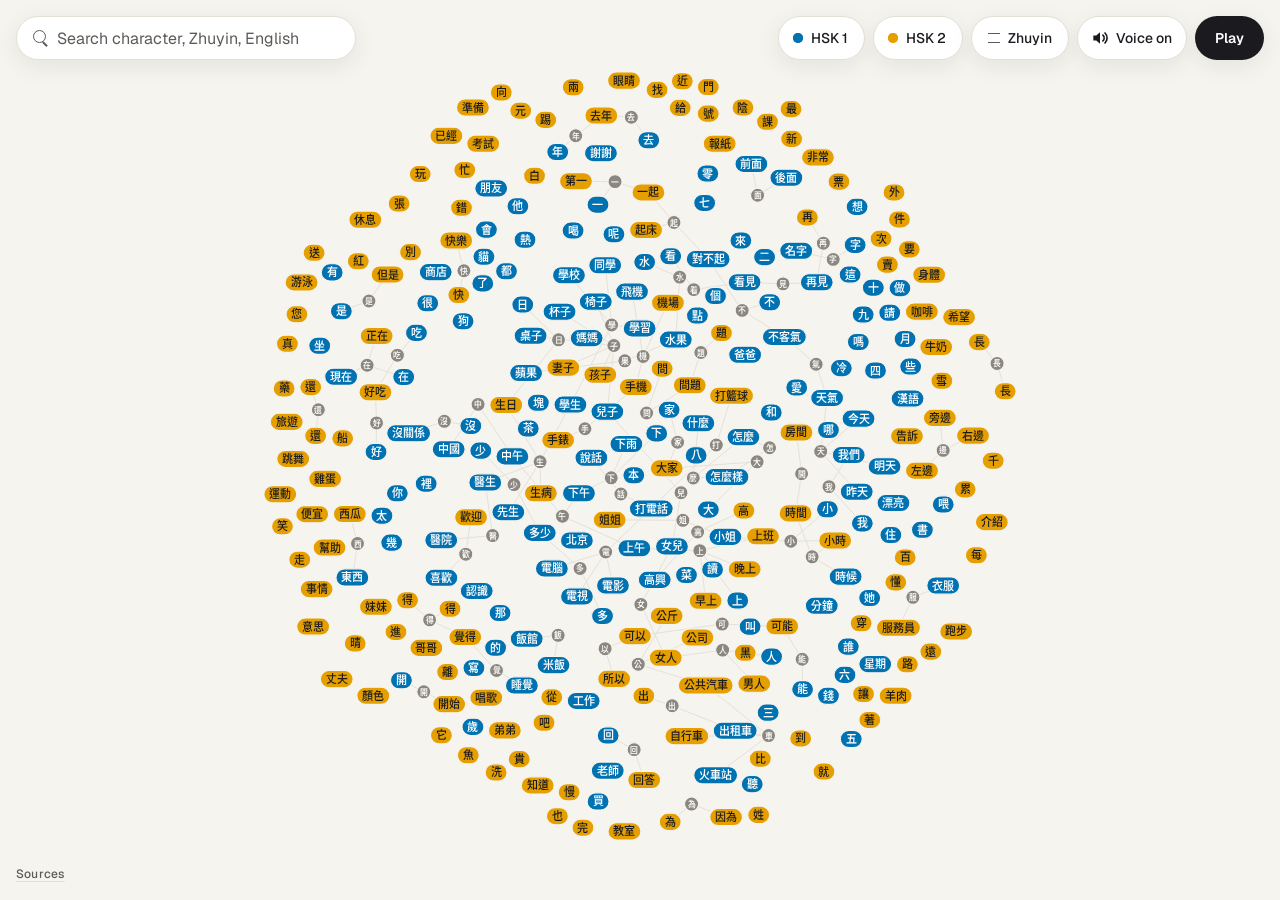
==== site/index.html @ c6630696 "ANN-600: credit syllable recordings in Sources footer Chen Wang via hugolpz/audio-cmn, CC BY-SA (ver" ====
<!doctype html>
<html lang="en">
<head>
<meta charset="utf-8">
<meta name="viewport" content="width=device-width, initial-scale=1, viewport-fit=cover">
<meta name="theme-color" content="#f6f4ef">
<style>html{background:#f6f4ef}</style>
<link rel="manifest" href="manifest.webmanifest">
<link rel="apple-touch-icon" sizes="180x180" href="icons/apple-touch-icon.png">
<meta name="apple-mobile-web-app-capable" content="yes">
<meta name="mobile-web-app-capable" content="yes">
<meta name="apple-mobile-web-app-title" content="字串">
<meta name="apple-mobile-web-app-status-bar-style" content="default">
<link rel="apple-touch-startup-image" media="(device-width: 440px) and (device-height: 956px) and (-webkit-device-pixel-ratio: 3) and (orientation: portrait)" href="icons/launch-1320x2868.png">
<link rel="apple-touch-startup-image" media="(device-width: 420px) and (device-height: 912px) and (-webkit-device-pixel-ratio: 3) and (orientation: portrait)" href="icons/launch-1260x2736.png">
<link rel="apple-touch-startup-image" media="(device-width: 430px) and (device-height: 932px) and (-webkit-device-pixel-ratio: 3) and (orientation: portrait)" href="icons/launch-1290x2796.png">
<link rel="apple-touch-startup-image" media="(device-width: 402px) and (device-height: 874px) and (-webkit-device-pixel-ratio: 3) and (orientation: portrait)" href="icons/launch-1206x2622.png">
<link rel="apple-touch-startup-image" media="(device-width: 393px) and (device-height: 852px) and (-webkit-device-pixel-ratio: 3) and (orientation: portrait)" href="icons/launch-1179x2556.png">
<link rel="apple-touch-startup-image" media="(device-width: 428px) and (device-height: 926px) and (-webkit-device-pixel-ratio: 3) and (orientation: portrait)" href="icons/launch-1284x2778.png">
<link rel="apple-touch-startup-image" media="(device-width: 390px) and (device-height: 844px) and (-webkit-device-pixel-ratio: 3) and (orientation: portrait)" href="icons/launch-1170x2532.png">
<link rel="apple-touch-startup-image" media="(device-width: 375px) and (device-height: 812px) and (-webkit-device-pixel-ratio: 3) and (orientation: portrait)" href="icons/launch-1125x2436.png">
<link rel="apple-touch-startup-image" media="(device-width: 414px) and (device-height: 896px) and (-webkit-device-pixel-ratio: 3) and (orientation: portrait)" href="icons/launch-1242x2688.png">
<link rel="apple-touch-startup-image" media="(device-width: 414px) and (device-height: 896px) and (-webkit-device-pixel-ratio: 2) and (orientation: portrait)" href="icons/launch-828x1792.png">
<link rel="apple-touch-startup-image" media="(device-width: 375px) and (device-height: 667px) and (-webkit-device-pixel-ratio: 2) and (orientation: portrait)" href="icons/launch-750x1334.png">
<title>HSK 1-2 network</title>
<link rel="preload" href="fonts/noto-sans-cjk-tc.woff2" as="font" type="font/woff2" crossorigin>
<link rel="preload" href="fonts/geist.woff2" as="font" type="font/woff2" crossorigin>
<link rel="stylesheet" href="style.css">
</head>
<body>
<main id="stage" class="stage">
  <svg id="graph" role="img" aria-label="Network of HSK 1 and HSK 2 words linked by shared characters"></svg>
  <p id="status" class="status">Loading…</p>
  <aside id="card" class="card" hidden aria-live="polite"></aside>
</main>
<header id="controls" class="controls">
  <div class="search" role="search">
    <input id="search" type="search" autocomplete="off" spellcheck="false"
      placeholder="Search character, Zhuyin, English" aria-label="Search words"
      aria-controls="results" aria-expanded="false">
    <ul id="results" class="results" role="listbox" hidden></ul>
  </div>
  <div class="panel">
    <ul class="legend" aria-label="HSK levels">
      <li><button type="button" class="level" role="switch" aria-checked="true" data-level="1"><span class="swatch l1"></span>HSK 1</button></li>
      <li><button type="button" class="level" role="switch" aria-checked="true" data-level="2"><span class="swatch l2"></span>HSK 2</button></li>
    </ul>
    <button type="button" id="script" class="script">Zhuyin</button>
    <button type="button" id="voice" class="voice" role="switch" aria-checked="true" aria-label="Voice">
      <svg viewBox="0 0 24 24" aria-hidden="true"><path class="i-note" d="M4 9h3.5L12 5v14l-4.5-4H4z"/><path class="i-wave" d="M15.5 8.5a5 5 0 0 1 0 7M18 6a8.5 8.5 0 0 1 0 12"/><path class="i-slash" d="M3.5 3.5l17 17"/></svg>
      <span class="voice-state">Voice on</span>
    </button>
    <a class="play" href="bubbles/">Play</a>
  </div>
</header>
<footer class="foot">
  <details id="sources">
    <summary>Sources</summary>
    <div class="sources-body">
      <p>Definitions and Traditional forms: <a href="https://cc-cedict.org/wiki/" rel="noopener">CC-CEDICT</a>,
        licensed <a href="https://creativecommons.org/licenses/by-sa/4.0/" rel="noopener">CC BY-SA 4.0</a>;
        <a href="https://www.mdbg.net/chinese/dictionary?page=cc-cedict" rel="noopener">download</a>.
        Built from the release of <span id="cedict-release">(unknown)</span>.
        The graph data is shared under the same license.</p>
      <p>Word lists: HSK 2.0 levels 1 and 2 from <a id="hsk-source" href="https://github.com/clem109/hsk-vocabulary" rel="noopener">clem109/hsk-vocabulary</a> (MIT).</p>
      <p>Pronunciation: word recordings by Yue Tan (Université de Caen, Shtooka), via
        <a id="audio-source" href="https://github.com/hugolpz/audio-cmn" rel="noopener">hugolpz/audio-cmn</a>,
        licensed <a href="https://creativecommons.org/licenses/by-sa/3.0/us/" rel="noopener">CC BY-SA 3.0 US</a>;
        files unchanged, <a href="audio/CREDITS.txt">credits</a>.</p>
      <p>Syllable recordings by Chen Wang, via
        <a id="syllable-source" href="https://github.com/hugolpz/audio-cmn" rel="noopener">hugolpz/audio-cmn</a>,
        licensed CC BY-SA (version not stated by the source; see its <a href="https://github.com/hugolpz/audio-cmn#readme" rel="noopener">README</a>);
        files unchanged, <a href="audio/CREDITS.txt">credits</a>.</p>
      <p>Character parts: Ideographic Description Sequences from <a href="https://babelstone.co.uk/CJK/IDS.TXT" rel="noopener">BabelStone IDS</a>,
        maintained by Andrew West; built from the file dated <span id="ids-date">(unknown)</span>.</p>
      <p>Radicals and part meanings: <a href="https://www.unicode.org/charts/unihan.html" rel="noopener">Unicode Unihan database</a>
        version <span id="unihan-version">(unknown)</span>, © Unicode, Inc.,
        <a href="https://www.unicode.org/license.txt" rel="noopener">Unicode License V3</a>.</p>
      <p>Character drawings: <a href="https://glyphwiki.org/" rel="noopener">GlyphWiki</a> glyph data,
        free to use, copy, and distribute with or without modification (<a href="data/glyphwiki-LICENSE.txt">license</a>);
        built from the data of <span id="glyphwiki-date">(unknown)</span>.</p>
      <p>Graph library: <a href="https://d3js.org" rel="noopener">D3</a> v7.9.0,
        <a href="vendor/d3.LICENSE.txt">ISC license</a>.</p>
      <p>Typefaces: <a href="https://github.com/notofonts/noto-cjk" rel="noopener">Noto Sans CJK TC</a> by Adobe and Google (<a href="http://scripts.sil.org/OFL" rel="noopener">OFL notice</a>) and
        <a href="https://github.com/vercel/geist-font" rel="noopener">Geist</a> by Vercel with Basement Studio, both licensed
        <a href="https://openfontlicense.org" rel="noopener">SIL Open Font License 1.1</a>; subset for this site,
        licenses: <a href="fonts/noto-sans-cjk-tc.OFL.txt">Noto Sans CJK TC</a>, <a href="fonts/geist.OFL.txt">Geist</a>.</p>
    </div>
  </details>
</footer>
<script src="vendor/d3.v7.min.js"></script>
<script type="module" src="app.js"></script>
</body>
</html>
---- site/style.css ----
/* Shared look tokens for the network and the game (spec hsk-network #look). */

/* Vendored subsets cut by scripts/build_fonts.py; licenses beside them (#type-faces). */
@font-face {
  font-family: "Noto Sans CJK TC";
  src: url("fonts/noto-sans-cjk-tc.woff2") format("woff2");
  font-weight: 400 500;
  font-style: normal;
  font-display: swap;
}

@font-face {
  font-family: "Geist";
  src: url("fonts/geist.woff2") format("woff2");
  font-weight: 400 600;
  font-style: normal;
  font-display: swap;
}

:root {
  /* Type (#face-stack, #type-scale): Geist first so every character and Zhuyin falls to the Chinese face. */
  --font: "Geist", "Noto Sans CJK TC", system-ui, sans-serif;
  --fs-head: 40px;
  --fs-head-phone: 36px;
  --fs-score: 56px;
  --fs-score-play: 28px;
  --fs-title: 22px;
  --fs-body: 16px;
  --lh-body: 1.5;
  --fs-label: 14px;
  --fs-caption: 12px;
  --ls-caption: .02em;
  --zhuyin-ratio: .38;
  --fs-zhuyin-min: 14px;
  --fs-zhuyin-list: 15px;
  --zhuyin-gap: .3em;
  --w-regular: 400;
  --w-medium: 500;
  --w-semibold: 600;

  /* Color (#color-table). Okabe-Ito blue and orange: distinguishable under common color blindness. */
  --paper: #f6f4ef;
  --night: #0f1424;
  --surface: #ffffff;
  --ink: #1b1b1f;
  --ink-night: #f6f4ef;
  --muted: #5d5b57;
  --muted-night: #a9b0c2;
  --line: #e3dfd6;
  --line-night: rgba(255, 255, 255, .14);
  --hsk1: #0072b2;
  --hsk2: #e69f00;
  --hub: #8b877f;
  /* Part strokes (#strokes-colors): the Okabe-Ito colors left after the level blue and orange. */
  --part-1: #d55e00;
  --part-2: #009e73;
  --part-3: #cc79a7;

  /* Depth (#color-depth, #color-meaning). */
  --radius-card: 14px;
  --radius-pill: 999px;
  --shadow: 0 6px 24px rgba(27, 27, 31, .08);
  --focus-ring: 2px;

  /* Motion (#motion-table): transform and opacity only. */
  --ease-out: cubic-bezier(.22, 1, .36, 1);
  --ease-in-out: cubic-bezier(.65, 0, .35, 1);
  --press-scale: .97;
  --rise: 8px;
  --dur-press: 140ms;
  --dur-card: 220ms;
  --dur-card-leave: 150ms;
  --dur-sheet: 260ms;
  --dur-focus: 550ms;
  --dur-load: 400ms;
  --dur-level: 200ms;
  --dur-reduced: 120ms;
}


/* ---------- Base (shared by both pages) ---------- */

:root {
  font-family: var(--font);
  font-size: var(--fs-body);
  font-weight: var(--w-regular);
  font-synthesis: none; /* #scale-weights: never a synthetic bold */
  color: var(--ink);
  background: var(--paper);
  -webkit-text-size-adjust: 100%;
  -webkit-tap-highlight-color: transparent; /* #fit-touch: no gray flash on tap */
  touch-action: pan-x pan-y; /* #fit-zoom: no pinch or double-tap page zoom; pages also block iOS gestures */
}

* { box-sizing: border-box; }

html, body {
  margin: 0;
  height: 100%;
  overflow: hidden;
  overscroll-behavior: none;
}

/* #fit-height, #fit-bounce: the body is pinned to the visible screen, so the page never scrolls or slides. */
body {
  position: fixed;
  top: 0;
  left: 0;
  display: flex;
  flex-direction: column;
  height: 100vh;
  height: 100dvh;
  width: 100%;
}

button { font: inherit; color: inherit; }
:focus-visible { outline: var(--focus-ring) solid var(--ink); outline-offset: 2px; }

/* Level chips (#page-levels): color dot and name; an off chip shows a hollow dot and muted name. */
.level {
  display: inline-flex;
  align-items: center;
  gap: 8px;
  min-height: 44px;
  padding: 0 16px 0 14px;
  border: 1px solid var(--line);
  border-radius: var(--radius-pill);
  background: var(--surface);
  box-shadow: var(--shadow);
  font-size: var(--fs-label);
  font-weight: var(--w-medium);
  white-space: nowrap;
  cursor: pointer;
}
.level[aria-disabled="true"] { cursor: default; }
.level[aria-checked="false"] { color: var(--muted); }
.swatch {
  display: inline-block;
  flex: none;
  width: 10px;
  height: 10px;
  border-radius: 50%;
  background: var(--swatch);
  box-shadow: inset 0 0 0 1.5px var(--swatch);
}
.swatch.l1 { --swatch: var(--hsk1); }
.swatch.l2 { --swatch: var(--hsk2); }
.level[aria-checked="false"] .swatch { background: transparent; }

/* Headword and readings, built by headword.js for both pages (#zhuyin-columns, #pinyin-ruby,
   #zhuyin-fallback); --head sets the headword size; characters Medium, readings Regular (#scale-weights). */
.hw {
  display: flex;
  flex-wrap: wrap;
  align-items: center;
  gap: 0 .12em;
  font-size: var(--head, var(--fs-head));
  font-weight: var(--w-medium);
  line-height: 1.15;
}
.hw-cell { display: inline-flex; align-items: center; }
.zy-col {
  display: inline-flex;
  flex-direction: column;
  align-items: center;
  margin: 0 .3em 0 .06em;
  font-weight: var(--w-regular);
  font-size: max(var(--fs-zhuyin-min), calc(var(--head, var(--fs-head)) * var(--zhuyin-ratio)));
  line-height: 1.02;
}
.zy-sym { position: relative; }
.zy-tone { position: absolute; left: 96%; top: .14em; font-size: .9em; }
.zy-dot { height: .5em; line-height: .5; }
.hw-ruby { display: block; line-height: 1; padding-top: .2em; }
.hw-ruby ruby { ruby-position: over; margin-right: .06em; }
.hw-ruby rt {
  font-size: max(var(--fs-zhuyin-min), calc(var(--head, var(--fs-head)) * var(--zhuyin-ratio)));
  line-height: 1.3;
  text-align: center;
}
.hw-line { flex-direction: column; align-items: flex-start; }
.hw-ruby rt, .hw-reading { font-weight: var(--w-regular); }
.hw-reading { font-size: 1rem; line-height: 1.4; }

/* One-line readings (#zhuyin-line): syllables 0.3em apart; lists, measure words, references. */
.zy, .py { font-size: var(--fs-zhuyin-list); font-weight: var(--w-regular); white-space: nowrap; }
.zy > span + span { margin-left: var(--zhuyin-gap); }

/* Press (#motion-press): scale on the compositor; color only with reduced motion. */
.level, .script, .voice, .play, .foot summary, .c-words button, .c-close, .c-say {
  transition: transform var(--dur-press) var(--ease-out);
}
.level:active, .script:active, .voice:active, .play:active, .foot summary:active, .c-words button:active, .c-close:active, .c-say:active {
  transform: scale(var(--press-scale));
}

/* ---------- Network page (#page) ---------- */

.stage {
  position: absolute;  /* no stacking context: the card stacks over the Sources link */
  inset: 0;
  overflow: hidden;
}

#graph {
  display: block;
  width: 100%;
  height: 100%;
  touch-action: none;
  user-select: none;
  -webkit-user-select: none;
  -webkit-touch-callout: none; /* #fit-select: long-press on a node shows no callout */
  cursor: grab;
}
#graph:active { cursor: grabbing; }

.status {
  position: absolute;
  inset: 0;
  margin: 0;
  display: grid;
  place-items: center;
  color: var(--muted);
  font-size: var(--fs-label);
  pointer-events: none;
}
.status:empty { display: none; }

/* Controls float over the graph; the gaps between them stay the graph's. */
.controls {
  position: fixed;
  top: max(16px, env(safe-area-inset-top));
  left: max(16px, env(safe-area-inset-left));
  right: max(16px, env(safe-area-inset-right));
  z-index: 3;
  display: flex;
  align-items: flex-start;
  gap: 12px;
  pointer-events: none;
  -webkit-user-select: none;
  user-select: none;
  -webkit-touch-callout: none;
}
.controls > * { pointer-events: auto; }
.controls input { -webkit-user-select: text; user-select: text; -webkit-touch-callout: default; }

.search {
  position: relative;
  flex: 0 1 340px;
  min-width: 0;
}
.search::before, .search::after {
  content: "";
  position: absolute;
  pointer-events: none;
}
.search::before {
  left: 17px;
  top: 14px;
  width: 11px;
  height: 11px;
  border: 1.5px solid var(--muted);
  border-radius: 50%;
}
.search::after {
  left: 27px;
  top: 25px;
  width: 6px;
  height: 1.5px;
  background: var(--muted);
  transform: rotate(45deg);
  transform-origin: left center;
}
#search {
  width: 100%;
  height: 44px;
  font: inherit;
  font-size: 16px;
  padding: 0 18px 0 40px;
  border: 1px solid var(--line);
  border-radius: var(--radius-pill);
  background: var(--surface);
  color: var(--ink);
  box-shadow: var(--shadow);
  -webkit-appearance: none;
  appearance: none;
}
#search::placeholder { color: var(--muted); opacity: 1; }
#search:focus-visible { outline-offset: 0; }

.results {
  position: absolute;
  left: 0;
  right: 0;
  top: calc(100% + 8px);
  margin: 0;
  padding: 6px;
  list-style: none;
  background: var(--surface);
  border: 1px solid var(--line);
  border-radius: var(--radius-card);
  box-shadow: var(--shadow);
  max-height: min(60vh, 520px);
  max-height: min(60dvh, 520px);
  overflow-y: auto;
  overscroll-behavior: contain;
  animation: rise var(--dur-card) var(--ease-out);
}
.results li {
  display: flex;
  align-items: center;
  gap: 12px;
  min-height: 44px;
  padding: 6px 10px;
  border-radius: 10px;
  font-size: var(--fs-label);
  cursor: pointer;
}
.results li[aria-selected="true"], .results li:hover { background: var(--paper); }
.results li.empty { color: var(--muted); cursor: default; background: none; }
.results .r-han { font-size: 20px; line-height: 1.2; flex: none; }
.results .r-def { color: var(--muted); overflow: hidden; text-overflow: ellipsis; white-space: nowrap; min-width: 0; }
.results .r-lvl {
  margin-left: auto;
  flex: none;
  font-size: var(--fs-caption);
  letter-spacing: var(--ls-caption);
  font-weight: var(--w-medium);
  color: var(--muted);
}

.panel {
  display: flex;
  align-items: center;
  gap: 8px;
  margin-left: auto;
}
.legend {
  display: flex;
  gap: 8px;
  margin: 0;
  padding: 0;
  list-style: none;
}

/* Script control (#default-script-setting): reads the current script. */
.script {
  display: inline-flex;
  align-items: center;
  gap: 8px;
  min-height: 44px;
  padding: 0 16px;
  border: 1px solid var(--line);
  border-radius: var(--radius-pill);
  background: var(--surface);
  box-shadow: var(--shadow);
  font-size: var(--fs-label);
  font-weight: var(--w-medium);
  cursor: pointer;
}
.script::before {
  content: "";
  width: 12px;
  height: 8px;
  border-top: 1.5px solid var(--muted);
  border-bottom: 1.5px solid var(--muted);
}

/* Voice control (#page-voice): speaker icon and state, the icon crossed when off;
   icon only where the row is narrow. The card's speaker button reuses the icon. */
.voice {
  display: inline-flex;
  align-items: center;
  gap: 6px;
  min-height: 44px;
  padding: 0 14px 0 12px;
  border: 1px solid var(--line);
  border-radius: var(--radius-pill);
  background: var(--surface);
  box-shadow: var(--shadow);
  font-size: var(--fs-label);
  font-weight: var(--w-medium);
  white-space: nowrap;
  cursor: pointer;
}
.voice[aria-checked="false"] { color: var(--muted); }
.voice svg, .c-say svg { width: 20px; height: 20px; flex: none; }
.voice svg .i-note, .c-say svg .i-note { fill: currentColor; }
.voice svg .i-wave, .voice svg .i-slash, .c-say svg .i-wave {
  fill: none;
  stroke: currentColor;
  stroke-width: 2;
  stroke-linecap: round;
}
.voice[aria-checked="false"] .i-wave, .voice[aria-checked="true"] .i-slash, .c-say .i-slash { display: none; }

/* Primary action: an ink pill (#color-meaning). */
.play {
  display: inline-flex;
  align-items: center;
  min-height: 44px;
  padding: 0 20px;
  border-radius: var(--radius-pill);
  background: var(--ink);
  color: var(--surface);
  font-size: var(--fs-label);
  font-weight: var(--w-semibold);
  text-decoration: none;
  box-shadow: var(--shadow);
}

/* Graph marks */
.graph { opacity: 0; transition: opacity var(--dur-load) ease-out; }
.graph.in { opacity: 1; }
.link {
  stroke: var(--line);
  stroke-width: 1.2;
  pointer-events: none;
  transition: opacity var(--dur-focus) var(--ease-in-out), stroke-opacity var(--dur-level) ease-out;
}
.node {
  cursor: pointer;
  transition: opacity var(--dur-focus) var(--ease-in-out), visibility 0s;
}
.node > * { transition: opacity var(--dur-level) ease-out; }
.node text { pointer-events: none; text-anchor: middle; dominant-baseline: central; font-weight: var(--w-medium); }
.word rect { stroke: var(--paper); stroke-width: 1.5; }
.word.l1 rect { fill: var(--hsk1); }
.word.l2 rect { fill: var(--hsk2); }
.word text { font-size: 14px; }
.word.l1 text { fill: var(--surface); }
.word.l2 text { fill: var(--ink); }
.hub circle { fill: var(--hub); stroke: var(--paper); stroke-width: 1.5; }
.hub text { fill: var(--surface); font-size: 10px; }

/* Level off (#motion-level): words and links fade, then stop taking taps. */
.link.off { stroke-opacity: 0; }
.node.off > * { opacity: 0; }
.node.off {
  visibility: hidden;
  pointer-events: none;
  transition: opacity var(--dur-focus) var(--ease-in-out), visibility 0s linear var(--dur-level);
}

.dimmed .link { opacity: .25; }
.dimmed .node { opacity: .16; }
.dimmed .link.lit, .dimmed .node.lit { opacity: 1; }
.link.lit { stroke: var(--hub); }
.node.focus rect, .node.focus circle { stroke: var(--ink); stroke-width: 2; }

/* Card (#page-card-content): beside the node on desktop, a bottom sheet on phones. */
.card {
  position: absolute;
  z-index: 2;
  width: max-content;
  min-width: 220px;
  max-width: min(340px, calc(100% - 24px));
  max-height: calc(100% - 24px);
  overflow-y: auto;
  overscroll-behavior: contain;
  padding: 18px 20px 16px;
  background: var(--surface);
  border: 1px solid var(--line);
  border-radius: var(--radius-card);
  box-shadow: var(--shadow);
  opacity: 0;
  transform: translateY(var(--rise));
  transition: opacity var(--dur-card-leave) ease-out, transform var(--dur-card-leave) ease-out;
}
.card.in {
  opacity: 1;
  transform: none;
  transition: opacity var(--dur-card) var(--ease-out), transform var(--dur-card) var(--ease-out);
}
.card[hidden] { display: none; }
.card.pinned { padding-right: 44px; }
.c-grip { display: none; }
.card .hw { margin: 0 0 10px; }

/* Headword with its speaker button on the right (#page-card-content); a full-size
   button (#page-touch), while tappable characters, syllables, and symbols stay text. */
.c-head { display: flex; align-items: center; gap: 4px; margin: 0 0 10px; }
.c-head .hw { margin: 0; }
.c-say {
  flex: none;
  display: inline-flex;
  align-items: center;
  justify-content: center;
  width: 44px;
  height: 44px;
  padding: 0;
  border: 0;
  border-radius: 50%;
  background: none;
  color: var(--muted);
  cursor: pointer;
}
.c-say[hidden] { display: none; }
.c-say:hover { color: var(--ink); }
.card.voice-on .say { cursor: pointer; -webkit-tap-highlight-color: transparent; }

.c-close {
  position: absolute;
  top: 4px;
  right: 4px;
  width: 44px;
  height: 44px;
  border: 0;
  border-radius: 50%;
  background: none;
  font-size: 22px;
  line-height: 1;
  color: var(--muted);
  cursor: pointer;
}
.card:not(.pinned) .c-close { display: none; }

.c-senses { list-style: none; margin: 0; padding: 0; line-height: var(--lh-body); }
.c-senses li + li { margin-top: 2px; }
.c-cap, .c-tag {
  font-size: var(--fs-caption);
  letter-spacing: var(--ls-caption);
  font-weight: var(--w-medium);
  color: var(--muted);
}
.c-tag { margin-right: 6px; }
.c-mw { margin: 12px 0 0; line-height: var(--lh-body); }
.c-mw .c-cap { display: block; }
.c-level {
  display: flex;
  align-items: center;
  gap: 6px;
  margin-top: 14px;
  font-size: var(--fs-caption);
  letter-spacing: var(--ls-caption);
  font-weight: var(--w-medium);
  color: var(--muted);
}
.c-reading + .c-reading { margin-top: 14px; padding-top: 14px; border-top: 1px solid var(--line); }

/* Hub breakdown: the drawn character beside the Radical and Parts rows, above them
   when the card is too narrow (#page-strokes). */
.c-breakdown {
  display: flex;
  flex-wrap: wrap;
  align-items: flex-start;
  gap: 10px 14px;
  margin: 16px 0 0;
  padding-top: 14px;
  border-top: 1px solid var(--line);
}
.b-draw { flex: none; width: 88px; height: 88px; }
.b-rows {
  flex: 1 1 160px;
  min-width: 0;
  display: grid;
  grid-template-columns: auto minmax(0, 1fr);
  gap: 2px 10px;
  margin: 0;
  align-items: start;
}
.b-rows dt { line-height: 44px; }
.b-rows dd { margin: 0; min-width: 0; overflow-wrap: anywhere; }
.b-parts { display: flex; flex-wrap: wrap; gap: 2px 4px; list-style: none; margin: 0; padding: 0; }
.b-parts li { min-width: 0; max-width: 100%; }

/* Each stroke an even line with round ends; the radical's outline is a band of the card's
   ink on both sides of its line (#page-strokes-radical). */
.b-draw path, .b-sw path {
  fill: none;
  stroke-width: 11;
  stroke-linecap: round;
  stroke-linejoin: round;
  transition: opacity var(--dur-level) ease-out;
}
.b-draw .s-out { stroke-width: 17; }
.b-sw { flex: none; width: 28px; height: 14px; align-self: center; }
.b-sw path { stroke-width: 5; }
.b-sw .s-out { stroke-width: 8; }
.s-ink, .s-out { stroke: var(--ink); }
.s-p1 { stroke: var(--part-1); }
.s-p2 { stroke: var(--part-2); }
.s-p3 { stroke: var(--part-3); }
.b-draw path.pale { opacity: .16; }

/* Radical and parts are toggle buttons; pressed shows a ring as well as a tint (#page-strokes-light). */
.b-btn {
  display: flex;
  flex-wrap: wrap;
  align-items: center;
  gap: 0 6px;
  max-width: 100%;
  min-height: 44px;
  margin: 0 -2px;
  padding: 2px 8px 2px 4px;
  border: 0;
  border-radius: 10px;
  background: none;
  text-align: left;
  cursor: pointer;
  transition: transform var(--dur-press) var(--ease-out), background-color var(--dur-press);
}
.b-btn:hover { background: color-mix(in srgb, var(--ink) 5%, transparent); }
.b-btn:active { transform: scale(var(--press-scale)); }
.b-btn[aria-pressed="true"] {
  background: color-mix(in srgb, var(--ink) 9%, transparent);
  box-shadow: inset 0 0 0 2px var(--ink);
}
.b-char { font-size: 22px; }
.b-num { color: var(--muted); font-size: var(--fs-label); font-variant-numeric: tabular-nums; }
.b-mean, .b-none { font-size: var(--fs-label); }
.b-none { color: var(--muted); line-height: 44px; }

.c-count { margin: 16px 0 4px; padding-top: 14px; border-top: 1px solid var(--line); }
.c-words { list-style: none; margin: 0 -8px; padding: 0; }
.c-words button {
  display: flex;
  gap: 10px;
  align-items: center;
  width: 100%;
  min-height: 44px;
  padding: 4px 8px;
  border: 0;
  border-radius: 10px;
  background: none;
  font-size: var(--fs-label);
  text-align: left;
  cursor: pointer;
}
.c-words button:hover { background: var(--paper); }
.c-words .w-han { font-size: 20px; }
.c-words .w-reading { color: var(--muted); }
.c-words .w-han, .c-words .w-reading, .c-words .swatch { flex: none; }
.c-words .w-gloss { flex: 1; min-width: 0; overflow: hidden; white-space: nowrap; text-overflow: ellipsis; }

/* Sources: a small text link bottom left (#page-sources). */
.foot {
  position: fixed;
  left: max(8px, env(safe-area-inset-left));
  bottom: max(4px, env(safe-area-inset-bottom));
  z-index: 1;
  max-width: calc(100% - 16px);
}
.foot summary {
  -webkit-user-select: none;
  user-select: none;
  display: inline-flex;
  align-items: center;
  min-height: 44px;
  padding: 0 8px;
  font-size: var(--fs-caption);
  letter-spacing: var(--ls-caption);
  font-weight: var(--w-medium);
  color: var(--muted);
  text-decoration: underline;
  text-decoration-color: var(--line);
  text-underline-offset: 3px;
  cursor: pointer;
  list-style: none;
}
.foot summary::-webkit-details-marker { display: none; }
.sources-body {
  margin-bottom: 4px;
  padding: 12px 16px;
  max-width: 460px;
  max-height: 60vh;
  max-height: 60dvh;
  overflow-y: auto;
  overscroll-behavior: contain;
  background: var(--surface);
  border: 1px solid var(--line);
  border-radius: var(--radius-card);
  box-shadow: var(--shadow);
  font-size: var(--fs-label);
  line-height: var(--lh-body);
  animation: rise var(--dur-card) var(--ease-out);
}
.sources-body p { margin: 0; }
.sources-body p + p { margin-top: 8px; }
.foot details[open] { display: flex; flex-direction: column-reverse; align-items: flex-start; }
.foot a { color: var(--ink); text-decoration-color: var(--muted); text-underline-offset: 2px; }

@keyframes rise {
  from { opacity: 0; transform: translateY(var(--rise)); }
}
@keyframes fade {
  from { opacity: 0; }
}

/* Dark appearance: the card takes the night tokens; part colors stay (#acceptance-strokes-dark). */
@media (prefers-color-scheme: dark) {
  .card {
    --surface: var(--night);
    --paper: color-mix(in srgb, var(--ink-night) 8%, var(--night));  /* hover fills inside the card */
    --ink: var(--ink-night);
    --muted: var(--muted-night);
    --line: var(--line-night);
    color: var(--ink);
  }
}

/* Phone: search on top, chips and Play beneath it, the card a bottom sheet (#acceptance-phone-fit). */
@media (max-width: 600px) {
  .controls {
    top: max(10px, calc(env(safe-area-inset-top) + 4px));
    left: max(10px, env(safe-area-inset-left));
    right: max(10px, env(safe-area-inset-right));
    flex-direction: column;
    align-items: stretch;
    gap: 8px;
  }
  .search { flex: none; }
  .panel { margin-left: 0; gap: 6px; }
  .legend { gap: 6px; }
  .level { padding: 0 12px 0 11px; gap: 6px; }
  .script { padding: 0 12px; }
  .voice { padding: 0 11px; }
  .voice-state { display: none; }
  .play { margin-left: auto; padding: 0 16px; }
}

@media (hover: none), (max-width: 600px) {
  .card {
    position: fixed;
    left: 0 !important;
    right: 0;
    bottom: 0;
    top: auto !important;
    width: auto;
    min-width: 0;
    max-width: none;
    max-height: 55%;
    padding: 10px max(20px, calc(env(safe-area-inset-right) + 8px)) calc(16px + env(safe-area-inset-bottom)) max(20px, calc(env(safe-area-inset-left) + 8px));
    border-bottom: 0;
    border-radius: var(--radius-card) var(--radius-card) 0 0;
    opacity: 1;
    transform: translateY(100%);
    transition: transform var(--dur-sheet) var(--ease-out);
  }
  .card.in { transform: none; transition: transform var(--dur-sheet) var(--ease-out); }
  .card.pinned { padding-right: calc(44px + env(safe-area-inset-right)); }
  .c-close { right: max(4px, env(safe-area-inset-right)); }
  .c-grip {
    display: block;
    width: 36px;
    height: 4px;
    margin: 0 auto 10px;
    border-radius: 2px;
    background: var(--line);
  }
  .card { --head: var(--fs-head-phone); }
}

/* Reduced motion (#motion-reduced): nothing slides, scales, glides, or shakes. */
@media (prefers-reduced-motion: reduce) {
  .level, .script, .voice, .play, .foot summary, .c-words button, .c-close, .c-say { transition: background-color var(--dur-reduced); }
  .level:active, .script:active, .voice:active, .play:active, .foot summary:active, .c-words button:active, .c-close:active, .c-say:active {
    transform: none;
    background-color: var(--paper);
  }
  .play:active { background-color: var(--muted); }
  .graph, .link, .node, .node > * { transition: none; }
  .b-btn { transition: background-color var(--dur-reduced); }
  .b-btn:active { transform: none; }
  .b-draw path { transition: opacity var(--dur-reduced); }
  .node.off { transition: none; }
  .card, .card.in {
    transform: none;
    transition: opacity var(--dur-reduced) ease-out;
  }
  @media (hover: none), (max-width: 600px) {
    .card { opacity: 0; }
    .card.in { opacity: 1; }
  }
  .results, .sources-body { animation: fade var(--dur-reduced) ease-out; }
}
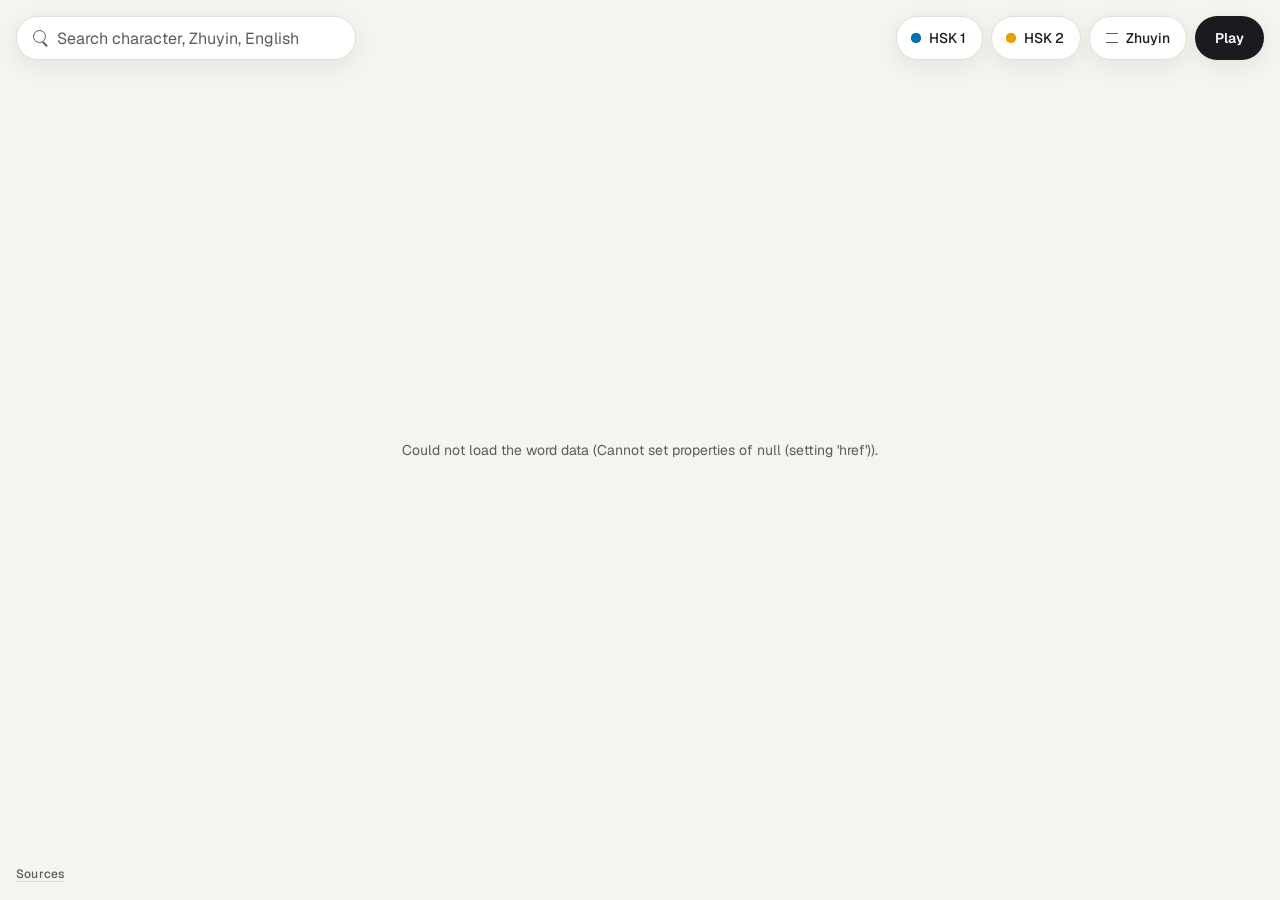
==== commit 746aa6da: "ANN-618: dark appearance for page, cards, game screens, and launch Token swap on body in prefers-col" ====
--- a/site/index.html
+++ b/site/index.html
@@ -3,25 +3,37 @@
 <head>
 <meta charset="utf-8">
 <meta name="viewport" content="width=device-width, initial-scale=1, viewport-fit=cover">
-<meta name="theme-color" content="#f6f4ef">
-<style>html{background:#f6f4ef}</style>
+<meta name="theme-color" content="#f6f4ef" media="(prefers-color-scheme: light)">
+<meta name="theme-color" content="#0f1424" media="(prefers-color-scheme: dark)">
+<style>html{background:#f6f4ef}@media(prefers-color-scheme:dark){html{background:#0f1424}}</style>
 <link rel="manifest" href="manifest.webmanifest">
 <link rel="apple-touch-icon" sizes="180x180" href="icons/apple-touch-icon.png">
 <meta name="apple-mobile-web-app-capable" content="yes">
 <meta name="mobile-web-app-capable" content="yes">
 <meta name="apple-mobile-web-app-title" content="字串">
 <meta name="apple-mobile-web-app-status-bar-style" content="default">
-<link rel="apple-touch-startup-image" media="(device-width: 440px) and (device-height: 956px) and (-webkit-device-pixel-ratio: 3) and (orientation: portrait)" href="icons/launch-1320x2868.png">
-<link rel="apple-touch-startup-image" media="(device-width: 420px) and (device-height: 912px) and (-webkit-device-pixel-ratio: 3) and (orientation: portrait)" href="icons/launch-1260x2736.png">
-<link rel="apple-touch-startup-image" media="(device-width: 430px) and (device-height: 932px) and (-webkit-device-pixel-ratio: 3) and (orientation: portrait)" href="icons/launch-1290x2796.png">
-<link rel="apple-touch-startup-image" media="(device-width: 402px) and (device-height: 874px) and (-webkit-device-pixel-ratio: 3) and (orientation: portrait)" href="icons/launch-1206x2622.png">
-<link rel="apple-touch-startup-image" media="(device-width: 393px) and (device-height: 852px) and (-webkit-device-pixel-ratio: 3) and (orientation: portrait)" href="icons/launch-1179x2556.png">
-<link rel="apple-touch-startup-image" media="(device-width: 428px) and (device-height: 926px) and (-webkit-device-pixel-ratio: 3) and (orientation: portrait)" href="icons/launch-1284x2778.png">
-<link rel="apple-touch-startup-image" media="(device-width: 390px) and (device-height: 844px) and (-webkit-device-pixel-ratio: 3) and (orientation: portrait)" href="icons/launch-1170x2532.png">
-<link rel="apple-touch-startup-image" media="(device-width: 375px) and (device-height: 812px) and (-webkit-device-pixel-ratio: 3) and (orientation: portrait)" href="icons/launch-1125x2436.png">
-<link rel="apple-touch-startup-image" media="(device-width: 414px) and (device-height: 896px) and (-webkit-device-pixel-ratio: 3) and (orientation: portrait)" href="icons/launch-1242x2688.png">
-<link rel="apple-touch-startup-image" media="(device-width: 414px) and (device-height: 896px) and (-webkit-device-pixel-ratio: 2) and (orientation: portrait)" href="icons/launch-828x1792.png">
-<link rel="apple-touch-startup-image" media="(device-width: 375px) and (device-height: 667px) and (-webkit-device-pixel-ratio: 2) and (orientation: portrait)" href="icons/launch-750x1334.png">
+<link rel="apple-touch-startup-image" media="(device-width: 440px) and (device-height: 956px) and (-webkit-device-pixel-ratio: 3) and (orientation: portrait) and (prefers-color-scheme: light)" href="icons/launch-1320x2868.png">
+<link rel="apple-touch-startup-image" media="(device-width: 420px) and (device-height: 912px) and (-webkit-device-pixel-ratio: 3) and (orientation: portrait) and (prefers-color-scheme: light)" href="icons/launch-1260x2736.png">
+<link rel="apple-touch-startup-image" media="(device-width: 430px) and (device-height: 932px) and (-webkit-device-pixel-ratio: 3) and (orientation: portrait) and (prefers-color-scheme: light)" href="icons/launch-1290x2796.png">
+<link rel="apple-touch-startup-image" media="(device-width: 402px) and (device-height: 874px) and (-webkit-device-pixel-ratio: 3) and (orientation: portrait) and (prefers-color-scheme: light)" href="icons/launch-1206x2622.png">
+<link rel="apple-touch-startup-image" media="(device-width: 393px) and (device-height: 852px) and (-webkit-device-pixel-ratio: 3) and (orientation: portrait) and (prefers-color-scheme: light)" href="icons/launch-1179x2556.png">
+<link rel="apple-touch-startup-image" media="(device-width: 428px) and (device-height: 926px) and (-webkit-device-pixel-ratio: 3) and (orientation: portrait) and (prefers-color-scheme: light)" href="icons/launch-1284x2778.png">
+<link rel="apple-touch-startup-image" media="(device-width: 390px) and (device-height: 844px) and (-webkit-device-pixel-ratio: 3) and (orientation: portrait) and (prefers-color-scheme: light)" href="icons/launch-1170x2532.png">
+<link rel="apple-touch-startup-image" media="(device-width: 375px) and (device-height: 812px) and (-webkit-device-pixel-ratio: 3) and (orientation: portrait) and (prefers-color-scheme: light)" href="icons/launch-1125x2436.png">
+<link rel="apple-touch-startup-image" media="(device-width: 414px) and (device-height: 896px) and (-webkit-device-pixel-ratio: 3) and (orientation: portrait) and (prefers-color-scheme: light)" href="icons/launch-1242x2688.png">
+<link rel="apple-touch-startup-image" media="(device-width: 414px) and (device-height: 896px) and (-webkit-device-pixel-ratio: 2) and (orientation: portrait) and (prefers-color-scheme: light)" href="icons/launch-828x1792.png">
+<link rel="apple-touch-startup-image" media="(device-width: 375px) and (device-height: 667px) and (-webkit-device-pixel-ratio: 2) and (orientation: portrait) and (prefers-color-scheme: light)" href="icons/launch-750x1334.png">
+<link rel="apple-touch-startup-image" media="(device-width: 440px) and (device-height: 956px) and (-webkit-device-pixel-ratio: 3) and (orientation: portrait) and (prefers-color-scheme: dark)" href="icons/launch-dark-1320x2868.png">
+<link rel="apple-touch-startup-image" media="(device-width: 420px) and (device-height: 912px) and (-webkit-device-pixel-ratio: 3) and (orientation: portrait) and (prefers-color-scheme: dark)" href="icons/launch-dark-1260x2736.png">
+<link rel="apple-touch-startup-image" media="(device-width: 430px) and (device-height: 932px) and (-webkit-device-pixel-ratio: 3) and (orientation: portrait) and (prefers-color-scheme: dark)" href="icons/launch-dark-1290x2796.png">
+<link rel="apple-touch-startup-image" media="(device-width: 402px) and (device-height: 874px) and (-webkit-device-pixel-ratio: 3) and (orientation: portrait) and (prefers-color-scheme: dark)" href="icons/launch-dark-1206x2622.png">
+<link rel="apple-touch-startup-image" media="(device-width: 393px) and (device-height: 852px) and (-webkit-device-pixel-ratio: 3) and (orientation: portrait) and (prefers-color-scheme: dark)" href="icons/launch-dark-1179x2556.png">
+<link rel="apple-touch-startup-image" media="(device-width: 428px) and (device-height: 926px) and (-webkit-device-pixel-ratio: 3) and (orientation: portrait) and (prefers-color-scheme: dark)" href="icons/launch-dark-1284x2778.png">
+<link rel="apple-touch-startup-image" media="(device-width: 390px) and (device-height: 844px) and (-webkit-device-pixel-ratio: 3) and (orientation: portrait) and (prefers-color-scheme: dark)" href="icons/launch-dark-1170x2532.png">
+<link rel="apple-touch-startup-image" media="(device-width: 375px) and (device-height: 812px) and (-webkit-device-pixel-ratio: 3) and (orientation: portrait) and (prefers-color-scheme: dark)" href="icons/launch-dark-1125x2436.png">
+<link rel="apple-touch-startup-image" media="(device-width: 414px) and (device-height: 896px) and (-webkit-device-pixel-ratio: 3) and (orientation: portrait) and (prefers-color-scheme: dark)" href="icons/launch-dark-1242x2688.png">
+<link rel="apple-touch-startup-image" media="(device-width: 414px) and (device-height: 896px) and (-webkit-device-pixel-ratio: 2) and (orientation: portrait) and (prefers-color-scheme: dark)" href="icons/launch-dark-828x1792.png">
+<link rel="apple-touch-startup-image" media="(device-width: 375px) and (device-height: 667px) and (-webkit-device-pixel-ratio: 2) and (orientation: portrait) and (prefers-color-scheme: dark)" href="icons/launch-dark-750x1334.png">
 <title>HSK 1-2 network</title>
 <link rel="preload" href="fonts/noto-sans-cjk-tc.woff2" as="font" type="font/woff2" crossorigin>
 <link rel="preload" href="fonts/geist.woff2" as="font" type="font/woff2" crossorigin>
@@ -46,10 +58,6 @@
       <li><button type="button" class="level" role="switch" aria-checked="true" data-level="2"><span class="swatch l2"></span>HSK 2</button></li>
     </ul>
     <button type="button" id="script" class="script">Zhuyin</button>
-    <button type="button" id="voice" class="voice" role="switch" aria-checked="true" aria-label="Voice">
-      <svg viewBox="0 0 24 24" aria-hidden="true"><path class="i-note" d="M4 9h3.5L12 5v14l-4.5-4H4z"/><path class="i-wave" d="M15.5 8.5a5 5 0 0 1 0 7M18 6a8.5 8.5 0 0 1 0 12"/><path class="i-slash" d="M3.5 3.5l17 17"/></svg>
-      <span class="voice-state">Voice on</span>
-    </button>
     <a class="play" href="bubbles/">Play</a>
   </div>
 </header>
@@ -66,10 +74,6 @@
       <p>Pronunciation: word recordings by Yue Tan (Université de Caen, Shtooka), via
         <a id="audio-source" href="https://github.com/hugolpz/audio-cmn" rel="noopener">hugolpz/audio-cmn</a>,
         licensed <a href="https://creativecommons.org/licenses/by-sa/3.0/us/" rel="noopener">CC BY-SA 3.0 US</a>;
-        files unchanged, <a href="audio/CREDITS.txt">credits</a>.</p>
-      <p>Syllable recordings by Chen Wang, via
-        <a id="syllable-source" href="https://github.com/hugolpz/audio-cmn" rel="noopener">hugolpz/audio-cmn</a>,
-        licensed CC BY-SA (version not stated by the source; see its <a href="https://github.com/hugolpz/audio-cmn#readme" rel="noopener">README</a>);
         files unchanged, <a href="audio/CREDITS.txt">credits</a>.</p>
       <p>Character parts: Ideographic Description Sequences from <a href="https://babelstone.co.uk/CJK/IDS.TXT" rel="noopener">BabelStone IDS</a>,
         maintained by Andrew West; built from the file dated <span id="ids-date">(unknown)</span>.</p>
--- a/site/style.css
+++ b/site/style.css
@@ -42,6 +42,7 @@
   --paper: #f6f4ef;
   --night: #0f1424;
   --surface: #ffffff;
+  --surface-night: #181e31;
   --ink: #1b1b1f;
   --ink-night: #f6f4ef;
   --muted: #5d5b57;
@@ -51,6 +52,7 @@
   --hsk1: #0072b2;
   --hsk2: #e69f00;
   --hub: #8b877f;
+  --hover: var(--paper);  /* row hover and selection fill on surfaces */
   /* Part strokes (#strokes-colors): the Okabe-Ito colors left after the level blue and orange. */
   --part-1: #d55e00;
   --part-2: #009e73;
@@ -187,10 +189,10 @@
 .zy > span + span { margin-left: var(--zhuyin-gap); }
 
 /* Press (#motion-press): scale on the compositor; color only with reduced motion. */
-.level, .script, .voice, .play, .foot summary, .c-words button, .c-close, .c-say {
+.level, .script, .play, .foot summary, .c-words button, .c-close {
   transition: transform var(--dur-press) var(--ease-out);
 }
-.level:active, .script:active, .voice:active, .play:active, .foot summary:active, .c-words button:active, .c-close:active, .c-say:active {
+.level:active, .script:active, .play:active, .foot summary:active, .c-words button:active, .c-close:active {
   transform: scale(var(--press-scale));
 }
 
@@ -316,7 +318,7 @@
   font-size: var(--fs-label);
   cursor: pointer;
 }
-.results li[aria-selected="true"], .results li:hover { background: var(--paper); }
+.results li[aria-selected="true"], .results li:hover { background: var(--hover); }
 .results li.empty { color: var(--muted); cursor: default; background: none; }
 .results .r-han { font-size: 20px; line-height: 1.2; flex: none; }
 .results .r-def { color: var(--muted); overflow: hidden; text-overflow: ellipsis; white-space: nowrap; min-width: 0; }
@@ -366,34 +368,6 @@
   border-bottom: 1.5px solid var(--muted);
 }
 
-/* Voice control (#page-voice): speaker icon and state, the icon crossed when off;
-   icon only where the row is narrow. The card's speaker button reuses the icon. */
-.voice {
-  display: inline-flex;
-  align-items: center;
-  gap: 6px;
-  min-height: 44px;
-  padding: 0 14px 0 12px;
-  border: 1px solid var(--line);
-  border-radius: var(--radius-pill);
-  background: var(--surface);
-  box-shadow: var(--shadow);
-  font-size: var(--fs-label);
-  font-weight: var(--w-medium);
-  white-space: nowrap;
-  cursor: pointer;
-}
-.voice[aria-checked="false"] { color: var(--muted); }
-.voice svg, .c-say svg { width: 20px; height: 20px; flex: none; }
-.voice svg .i-note, .c-say svg .i-note { fill: currentColor; }
-.voice svg .i-wave, .voice svg .i-slash, .c-say svg .i-wave {
-  fill: none;
-  stroke: currentColor;
-  stroke-width: 2;
-  stroke-linecap: round;
-}
-.voice[aria-checked="false"] .i-wave, .voice[aria-checked="true"] .i-slash, .c-say .i-slash { display: none; }
-
 /* Primary action: an ink pill (#color-meaning). */
 .play {
   display: inline-flex;
@@ -428,10 +402,10 @@
 .word.l1 rect { fill: var(--hsk1); }
 .word.l2 rect { fill: var(--hsk2); }
 .word text { font-size: 14px; }
-.word.l1 text { fill: var(--surface); }
-.word.l2 text { fill: var(--ink); }
+.word.l1 text { fill: #ffffff; }  /* labels sit on the fixed level and hub fills, in both appearances */
+.word.l2 text { fill: #1b1b1f; }
 .hub circle { fill: var(--hub); stroke: var(--paper); stroke-width: 1.5; }
-.hub text { fill: var(--surface); font-size: 10px; }
+.hub text { fill: #ffffff; font-size: 10px; }
 
 /* Level off (#motion-level): words and links fade, then stop taking taps. */
 .link.off { stroke-opacity: 0; }
@@ -477,28 +451,6 @@
 .c-grip { display: none; }
 .card .hw { margin: 0 0 10px; }
 
-/* Headword with its speaker button on the right (#page-card-content); a full-size
-   button (#page-touch), while tappable characters, syllables, and symbols stay text. */
-.c-head { display: flex; align-items: center; gap: 4px; margin: 0 0 10px; }
-.c-head .hw { margin: 0; }
-.c-say {
-  flex: none;
-  display: inline-flex;
-  align-items: center;
-  justify-content: center;
-  width: 44px;
-  height: 44px;
-  padding: 0;
-  border: 0;
-  border-radius: 50%;
-  background: none;
-  color: var(--muted);
-  cursor: pointer;
-}
-.c-say[hidden] { display: none; }
-.c-say:hover { color: var(--ink); }
-.card.voice-on .say { cursor: pointer; -webkit-tap-highlight-color: transparent; }
-
 .c-close {
   position: absolute;
   top: 4px;
@@ -627,7 +579,7 @@
   text-align: left;
   cursor: pointer;
 }
-.c-words button:hover { background: var(--paper); }
+.c-words button:hover { background: var(--hover); }
 .c-words .w-han { font-size: 20px; }
 .c-words .w-reading { color: var(--muted); }
 .c-words .w-han, .c-words .w-reading, .c-words .swatch { flex: none; }
@@ -687,14 +639,21 @@
   from { opacity: 0; }
 }
 
-/* Dark appearance: the card takes the night tokens; part colors stay (#acceptance-strokes-dark). */
+/* Dark appearance (#color-dark, #color-table dark column): follows the device setting live;
+   both pages take the night page, the dark surface, and light ink and muted; part colors stay
+   (#acceptance-strokes-dark). The swap sits on body, not :root, because the game reads its
+   bubble paper and ink from :root (game.js), and bubbles keep their look on the night board.
+   On night the hairline alone carries a surface's edge (#color-depth). */
 @media (prefers-color-scheme: dark) {
-  .card {
-    --surface: var(--night);
-    --paper: color-mix(in srgb, var(--ink-night) 8%, var(--night));  /* hover fills inside the card */
+  :root { background: var(--night); color-scheme: dark; }
+  body {
+    --paper: var(--night);
+    --surface: var(--surface-night);
     --ink: var(--ink-night);
     --muted: var(--muted-night);
     --line: var(--line-night);
+    --hover: color-mix(in srgb, var(--ink-night) 8%, var(--surface-night));
+    --shadow: 0 0 0 transparent;
     color: var(--ink);
   }
 }
@@ -714,8 +673,6 @@
   .legend { gap: 6px; }
   .level { padding: 0 12px 0 11px; gap: 6px; }
   .script { padding: 0 12px; }
-  .voice { padding: 0 11px; }
-  .voice-state { display: none; }
   .play { margin-left: auto; padding: 0 16px; }
 }
 
@@ -753,8 +710,8 @@
 
 /* Reduced motion (#motion-reduced): nothing slides, scales, glides, or shakes. */
 @media (prefers-reduced-motion: reduce) {
-  .level, .script, .voice, .play, .foot summary, .c-words button, .c-close, .c-say { transition: background-color var(--dur-reduced); }
-  .level:active, .script:active, .voice:active, .play:active, .foot summary:active, .c-words button:active, .c-close:active, .c-say:active {
+  .level, .script, .play, .foot summary, .c-words button, .c-close { transition: background-color var(--dur-reduced); }
+  .level:active, .script:active, .play:active, .foot summary:active, .c-words button:active, .c-close:active {
     transform: none;
     background-color: var(--paper);
   }
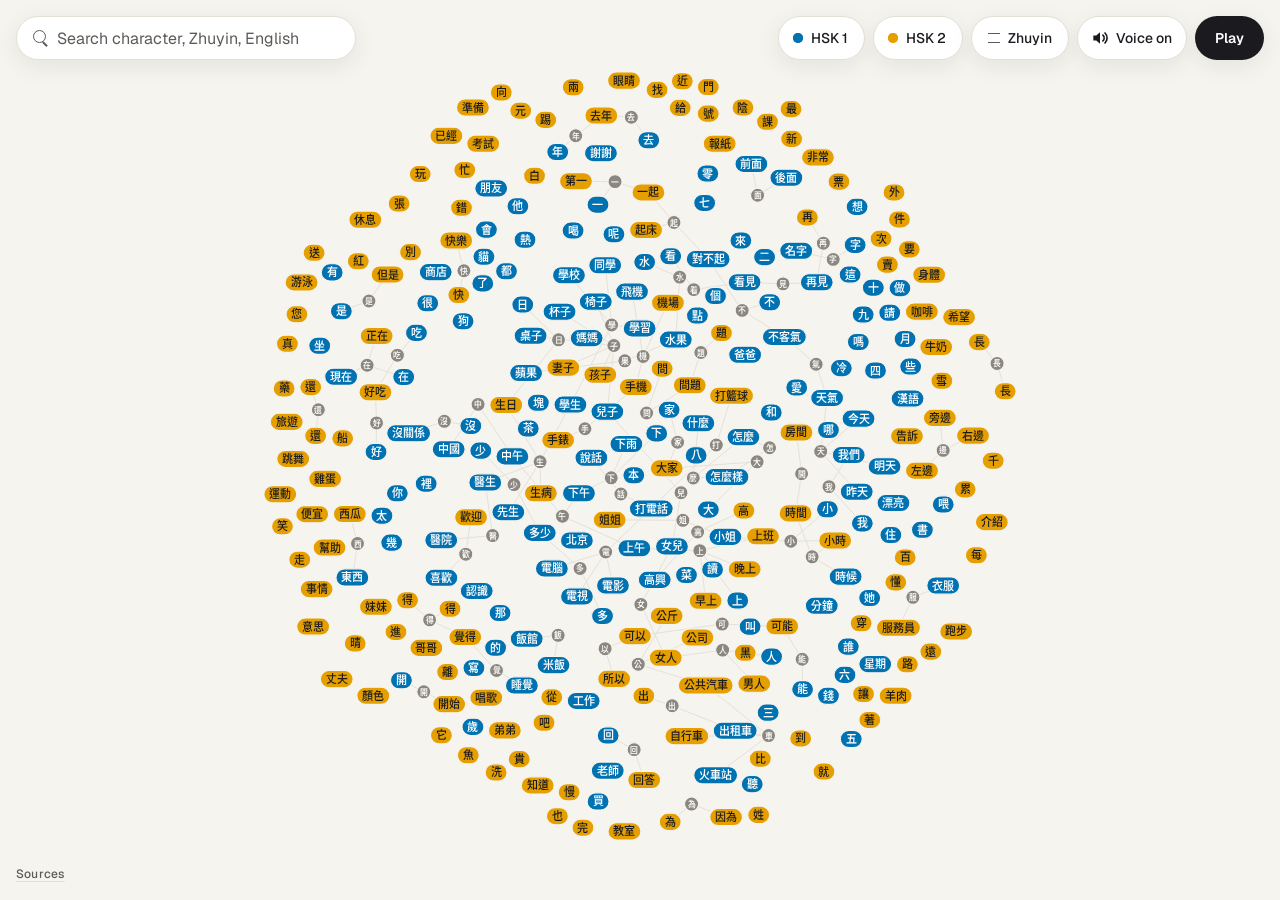
==== commit 425bd344: "Merge pull request #10 from varelaseb/ann597 ANN-597: speaker buttons and Zhuyin sounds" ====
--- a/site/index.html
+++ b/site/index.html
@@ -3,37 +3,25 @@
 <head>
 <meta charset="utf-8">
 <meta name="viewport" content="width=device-width, initial-scale=1, viewport-fit=cover">
-<meta name="theme-color" content="#f6f4ef" media="(prefers-color-scheme: light)">
-<meta name="theme-color" content="#0f1424" media="(prefers-color-scheme: dark)">
-<style>html{background:#f6f4ef}@media(prefers-color-scheme:dark){html{background:#0f1424}}</style>
+<meta name="theme-color" content="#f6f4ef">
+<style>html{background:#f6f4ef}</style>
 <link rel="manifest" href="manifest.webmanifest">
 <link rel="apple-touch-icon" sizes="180x180" href="icons/apple-touch-icon.png">
 <meta name="apple-mobile-web-app-capable" content="yes">
 <meta name="mobile-web-app-capable" content="yes">
 <meta name="apple-mobile-web-app-title" content="字串">
 <meta name="apple-mobile-web-app-status-bar-style" content="default">
-<link rel="apple-touch-startup-image" media="(device-width: 440px) and (device-height: 956px) and (-webkit-device-pixel-ratio: 3) and (orientation: portrait) and (prefers-color-scheme: light)" href="icons/launch-1320x2868.png">
-<link rel="apple-touch-startup-image" media="(device-width: 420px) and (device-height: 912px) and (-webkit-device-pixel-ratio: 3) and (orientation: portrait) and (prefers-color-scheme: light)" href="icons/launch-1260x2736.png">
-<link rel="apple-touch-startup-image" media="(device-width: 430px) and (device-height: 932px) and (-webkit-device-pixel-ratio: 3) and (orientation: portrait) and (prefers-color-scheme: light)" href="icons/launch-1290x2796.png">
-<link rel="apple-touch-startup-image" media="(device-width: 402px) and (device-height: 874px) and (-webkit-device-pixel-ratio: 3) and (orientation: portrait) and (prefers-color-scheme: light)" href="icons/launch-1206x2622.png">
-<link rel="apple-touch-startup-image" media="(device-width: 393px) and (device-height: 852px) and (-webkit-device-pixel-ratio: 3) and (orientation: portrait) and (prefers-color-scheme: light)" href="icons/launch-1179x2556.png">
-<link rel="apple-touch-startup-image" media="(device-width: 428px) and (device-height: 926px) and (-webkit-device-pixel-ratio: 3) and (orientation: portrait) and (prefers-color-scheme: light)" href="icons/launch-1284x2778.png">
-<link rel="apple-touch-startup-image" media="(device-width: 390px) and (device-height: 844px) and (-webkit-device-pixel-ratio: 3) and (orientation: portrait) and (prefers-color-scheme: light)" href="icons/launch-1170x2532.png">
-<link rel="apple-touch-startup-image" media="(device-width: 375px) and (device-height: 812px) and (-webkit-device-pixel-ratio: 3) and (orientation: portrait) and (prefers-color-scheme: light)" href="icons/launch-1125x2436.png">
-<link rel="apple-touch-startup-image" media="(device-width: 414px) and (device-height: 896px) and (-webkit-device-pixel-ratio: 3) and (orientation: portrait) and (prefers-color-scheme: light)" href="icons/launch-1242x2688.png">
-<link rel="apple-touch-startup-image" media="(device-width: 414px) and (device-height: 896px) and (-webkit-device-pixel-ratio: 2) and (orientation: portrait) and (prefers-color-scheme: light)" href="icons/launch-828x1792.png">
-<link rel="apple-touch-startup-image" media="(device-width: 375px) and (device-height: 667px) and (-webkit-device-pixel-ratio: 2) and (orientation: portrait) and (prefers-color-scheme: light)" href="icons/launch-750x1334.png">
-<link rel="apple-touch-startup-image" media="(device-width: 440px) and (device-height: 956px) and (-webkit-device-pixel-ratio: 3) and (orientation: portrait) and (prefers-color-scheme: dark)" href="icons/launch-dark-1320x2868.png">
-<link rel="apple-touch-startup-image" media="(device-width: 420px) and (device-height: 912px) and (-webkit-device-pixel-ratio: 3) and (orientation: portrait) and (prefers-color-scheme: dark)" href="icons/launch-dark-1260x2736.png">
-<link rel="apple-touch-startup-image" media="(device-width: 430px) and (device-height: 932px) and (-webkit-device-pixel-ratio: 3) and (orientation: portrait) and (prefers-color-scheme: dark)" href="icons/launch-dark-1290x2796.png">
-<link rel="apple-touch-startup-image" media="(device-width: 402px) and (device-height: 874px) and (-webkit-device-pixel-ratio: 3) and (orientation: portrait) and (prefers-color-scheme: dark)" href="icons/launch-dark-1206x2622.png">
-<link rel="apple-touch-startup-image" media="(device-width: 393px) and (device-height: 852px) and (-webkit-device-pixel-ratio: 3) and (orientation: portrait) and (prefers-color-scheme: dark)" href="icons/launch-dark-1179x2556.png">
-<link rel="apple-touch-startup-image" media="(device-width: 428px) and (device-height: 926px) and (-webkit-device-pixel-ratio: 3) and (orientation: portrait) and (prefers-color-scheme: dark)" href="icons/launch-dark-1284x2778.png">
-<link rel="apple-touch-startup-image" media="(device-width: 390px) and (device-height: 844px) and (-webkit-device-pixel-ratio: 3) and (orientation: portrait) and (prefers-color-scheme: dark)" href="icons/launch-dark-1170x2532.png">
-<link rel="apple-touch-startup-image" media="(device-width: 375px) and (device-height: 812px) and (-webkit-device-pixel-ratio: 3) and (orientation: portrait) and (prefers-color-scheme: dark)" href="icons/launch-dark-1125x2436.png">
-<link rel="apple-touch-startup-image" media="(device-width: 414px) and (device-height: 896px) and (-webkit-device-pixel-ratio: 3) and (orientation: portrait) and (prefers-color-scheme: dark)" href="icons/launch-dark-1242x2688.png">
-<link rel="apple-touch-startup-image" media="(device-width: 414px) and (device-height: 896px) and (-webkit-device-pixel-ratio: 2) and (orientation: portrait) and (prefers-color-scheme: dark)" href="icons/launch-dark-828x1792.png">
-<link rel="apple-touch-startup-image" media="(device-width: 375px) and (device-height: 667px) and (-webkit-device-pixel-ratio: 2) and (orientation: portrait) and (prefers-color-scheme: dark)" href="icons/launch-dark-750x1334.png">
+<link rel="apple-touch-startup-image" media="(device-width: 440px) and (device-height: 956px) and (-webkit-device-pixel-ratio: 3) and (orientation: portrait)" href="icons/launch-1320x2868.png">
+<link rel="apple-touch-startup-image" media="(device-width: 420px) and (device-height: 912px) and (-webkit-device-pixel-ratio: 3) and (orientation: portrait)" href="icons/launch-1260x2736.png">
+<link rel="apple-touch-startup-image" media="(device-width: 430px) and (device-height: 932px) and (-webkit-device-pixel-ratio: 3) and (orientation: portrait)" href="icons/launch-1290x2796.png">
+<link rel="apple-touch-startup-image" media="(device-width: 402px) and (device-height: 874px) and (-webkit-device-pixel-ratio: 3) and (orientation: portrait)" href="icons/launch-1206x2622.png">
+<link rel="apple-touch-startup-image" media="(device-width: 393px) and (device-height: 852px) and (-webkit-device-pixel-ratio: 3) and (orientation: portrait)" href="icons/launch-1179x2556.png">
+<link rel="apple-touch-startup-image" media="(device-width: 428px) and (device-height: 926px) and (-webkit-device-pixel-ratio: 3) and (orientation: portrait)" href="icons/launch-1284x2778.png">
+<link rel="apple-touch-startup-image" media="(device-width: 390px) and (device-height: 844px) and (-webkit-device-pixel-ratio: 3) and (orientation: portrait)" href="icons/launch-1170x2532.png">
+<link rel="apple-touch-startup-image" media="(device-width: 375px) and (device-height: 812px) and (-webkit-device-pixel-ratio: 3) and (orientation: portrait)" href="icons/launch-1125x2436.png">
+<link rel="apple-touch-startup-image" media="(device-width: 414px) and (device-height: 896px) and (-webkit-device-pixel-ratio: 3) and (orientation: portrait)" href="icons/launch-1242x2688.png">
+<link rel="apple-touch-startup-image" media="(device-width: 414px) and (device-height: 896px) and (-webkit-device-pixel-ratio: 2) and (orientation: portrait)" href="icons/launch-828x1792.png">
+<link rel="apple-touch-startup-image" media="(device-width: 375px) and (device-height: 667px) and (-webkit-device-pixel-ratio: 2) and (orientation: portrait)" href="icons/launch-750x1334.png">
 <title>HSK 1-2 network</title>
 <link rel="preload" href="fonts/noto-sans-cjk-tc.woff2" as="font" type="font/woff2" crossorigin>
 <link rel="preload" href="fonts/geist.woff2" as="font" type="font/woff2" crossorigin>
@@ -58,6 +46,10 @@
       <li><button type="button" class="level" role="switch" aria-checked="true" data-level="2"><span class="swatch l2"></span>HSK 2</button></li>
     </ul>
     <button type="button" id="script" class="script">Zhuyin</button>
+    <button type="button" id="voice" class="voice" role="switch" aria-checked="true" aria-label="Voice">
+      <svg viewBox="0 0 24 24" aria-hidden="true"><path class="i-note" d="M4 9h3.5L12 5v14l-4.5-4H4z"/><path class="i-wave" d="M15.5 8.5a5 5 0 0 1 0 7M18 6a8.5 8.5 0 0 1 0 12"/><path class="i-slash" d="M3.5 3.5l17 17"/></svg>
+      <span class="voice-state">Voice on</span>
+    </button>
     <a class="play" href="bubbles/">Play</a>
   </div>
 </header>
@@ -74,6 +66,10 @@
       <p>Pronunciation: word recordings by Yue Tan (Université de Caen, Shtooka), via
         <a id="audio-source" href="https://github.com/hugolpz/audio-cmn" rel="noopener">hugolpz/audio-cmn</a>,
         licensed <a href="https://creativecommons.org/licenses/by-sa/3.0/us/" rel="noopener">CC BY-SA 3.0 US</a>;
+        files unchanged, <a href="audio/CREDITS.txt">credits</a>.</p>
+      <p>Syllable recordings by Chen Wang, via
+        <a id="syllable-source" href="https://github.com/hugolpz/audio-cmn" rel="noopener">hugolpz/audio-cmn</a>,
+        licensed CC BY-SA (version not stated by the source; see its <a href="https://github.com/hugolpz/audio-cmn#readme" rel="noopener">README</a>);
         files unchanged, <a href="audio/CREDITS.txt">credits</a>.</p>
       <p>Character parts: Ideographic Description Sequences from <a href="https://babelstone.co.uk/CJK/IDS.TXT" rel="noopener">BabelStone IDS</a>,
         maintained by Andrew West; built from the file dated <span id="ids-date">(unknown)</span>.</p>
--- a/site/style.css
+++ b/site/style.css
@@ -42,7 +42,6 @@
   --paper: #f6f4ef;
   --night: #0f1424;
   --surface: #ffffff;
-  --surface-night: #181e31;
   --ink: #1b1b1f;
   --ink-night: #f6f4ef;
   --muted: #5d5b57;
@@ -52,7 +51,6 @@
   --hsk1: #0072b2;
   --hsk2: #e69f00;
   --hub: #8b877f;
-  --hover: var(--paper);  /* row hover and selection fill on surfaces */
   /* Part strokes (#strokes-colors): the Okabe-Ito colors left after the level blue and orange. */
   --part-1: #d55e00;
   --part-2: #009e73;
@@ -189,10 +187,10 @@
 .zy > span + span { margin-left: var(--zhuyin-gap); }
 
 /* Press (#motion-press): scale on the compositor; color only with reduced motion. */
-.level, .script, .play, .foot summary, .c-words button, .c-close {
+.level, .script, .voice, .play, .foot summary, .c-words button, .c-close, .c-say {
   transition: transform var(--dur-press) var(--ease-out);
 }
-.level:active, .script:active, .play:active, .foot summary:active, .c-words button:active, .c-close:active {
+.level:active, .script:active, .voice:active, .play:active, .foot summary:active, .c-words button:active, .c-close:active, .c-say:active {
   transform: scale(var(--press-scale));
 }
 
@@ -318,7 +316,7 @@
   font-size: var(--fs-label);
   cursor: pointer;
 }
-.results li[aria-selected="true"], .results li:hover { background: var(--hover); }
+.results li[aria-selected="true"], .results li:hover { background: var(--paper); }
 .results li.empty { color: var(--muted); cursor: default; background: none; }
 .results .r-han { font-size: 20px; line-height: 1.2; flex: none; }
 .results .r-def { color: var(--muted); overflow: hidden; text-overflow: ellipsis; white-space: nowrap; min-width: 0; }
@@ -368,6 +366,34 @@
   border-bottom: 1.5px solid var(--muted);
 }
 
+/* Voice control (#page-voice): speaker icon and state, the icon crossed when off;
+   icon only where the row is narrow. The card's speaker button reuses the icon. */
+.voice {
+  display: inline-flex;
+  align-items: center;
+  gap: 6px;
+  min-height: 44px;
+  padding: 0 14px 0 12px;
+  border: 1px solid var(--line);
+  border-radius: var(--radius-pill);
+  background: var(--surface);
+  box-shadow: var(--shadow);
+  font-size: var(--fs-label);
+  font-weight: var(--w-medium);
+  white-space: nowrap;
+  cursor: pointer;
+}
+.voice[aria-checked="false"] { color: var(--muted); }
+.voice svg, .c-say svg { width: 20px; height: 20px; flex: none; }
+.voice svg .i-note, .c-say svg .i-note { fill: currentColor; }
+.voice svg .i-wave, .voice svg .i-slash, .c-say svg .i-wave {
+  fill: none;
+  stroke: currentColor;
+  stroke-width: 2;
+  stroke-linecap: round;
+}
+.voice[aria-checked="false"] .i-wave, .voice[aria-checked="true"] .i-slash, .c-say .i-slash { display: none; }
+
 /* Primary action: an ink pill (#color-meaning). */
 .play {
   display: inline-flex;
@@ -402,10 +428,10 @@
 .word.l1 rect { fill: var(--hsk1); }
 .word.l2 rect { fill: var(--hsk2); }
 .word text { font-size: 14px; }
-.word.l1 text { fill: #ffffff; }  /* labels sit on the fixed level and hub fills, in both appearances */
-.word.l2 text { fill: #1b1b1f; }
+.word.l1 text { fill: var(--surface); }
+.word.l2 text { fill: var(--ink); }
 .hub circle { fill: var(--hub); stroke: var(--paper); stroke-width: 1.5; }
-.hub text { fill: #ffffff; font-size: 10px; }
+.hub text { fill: var(--surface); font-size: 10px; }
 
 /* Level off (#motion-level): words and links fade, then stop taking taps. */
 .link.off { stroke-opacity: 0; }
@@ -451,6 +477,28 @@
 .c-grip { display: none; }
 .card .hw { margin: 0 0 10px; }
 
+/* Headword with its speaker button on the right (#page-card-content); a full-size
+   button (#page-touch), while tappable characters, syllables, and symbols stay text. */
+.c-head { display: flex; align-items: center; gap: 4px; margin: 0 0 10px; }
+.c-head .hw { margin: 0; }
+.c-say {
+  flex: none;
+  display: inline-flex;
+  align-items: center;
+  justify-content: center;
+  width: 44px;
+  height: 44px;
+  padding: 0;
+  border: 0;
+  border-radius: 50%;
+  background: none;
+  color: var(--muted);
+  cursor: pointer;
+}
+.c-say[hidden] { display: none; }
+.c-say:hover { color: var(--ink); }
+.card.voice-on .say { cursor: pointer; -webkit-tap-highlight-color: transparent; }
+
 .c-close {
   position: absolute;
   top: 4px;
@@ -579,7 +627,7 @@
   text-align: left;
   cursor: pointer;
 }
-.c-words button:hover { background: var(--hover); }
+.c-words button:hover { background: var(--paper); }
 .c-words .w-han { font-size: 20px; }
 .c-words .w-reading { color: var(--muted); }
 .c-words .w-han, .c-words .w-reading, .c-words .swatch { flex: none; }
@@ -639,21 +687,14 @@
   from { opacity: 0; }
 }
 
-/* Dark appearance (#color-dark, #color-table dark column): follows the device setting live;
-   both pages take the night page, the dark surface, and light ink and muted; part colors stay
-   (#acceptance-strokes-dark). The swap sits on body, not :root, because the game reads its
-   bubble paper and ink from :root (game.js), and bubbles keep their look on the night board.
-   On night the hairline alone carries a surface's edge (#color-depth). */
+/* Dark appearance: the card takes the night tokens; part colors stay (#acceptance-strokes-dark). */
 @media (prefers-color-scheme: dark) {
-  :root { background: var(--night); color-scheme: dark; }
-  body {
-    --paper: var(--night);
-    --surface: var(--surface-night);
+  .card {
+    --surface: var(--night);
+    --paper: color-mix(in srgb, var(--ink-night) 8%, var(--night));  /* hover fills inside the card */
     --ink: var(--ink-night);
     --muted: var(--muted-night);
     --line: var(--line-night);
-    --hover: color-mix(in srgb, var(--ink-night) 8%, var(--surface-night));
-    --shadow: 0 0 0 transparent;
     color: var(--ink);
   }
 }
@@ -673,6 +714,8 @@
   .legend { gap: 6px; }
   .level { padding: 0 12px 0 11px; gap: 6px; }
   .script { padding: 0 12px; }
+  .voice { padding: 0 11px; }
+  .voice-state { display: none; }
   .play { margin-left: auto; padding: 0 16px; }
 }
 
@@ -710,8 +753,8 @@
 
 /* Reduced motion (#motion-reduced): nothing slides, scales, glides, or shakes. */
 @media (prefers-reduced-motion: reduce) {
-  .level, .script, .play, .foot summary, .c-words button, .c-close { transition: background-color var(--dur-reduced); }
-  .level:active, .script:active, .play:active, .foot summary:active, .c-words button:active, .c-close:active {
+  .level, .script, .voice, .play, .foot summary, .c-words button, .c-close, .c-say { transition: background-color var(--dur-reduced); }
+  .level:active, .script:active, .voice:active, .play:active, .foot summary:active, .c-words button:active, .c-close:active, .c-say:active {
     transform: none;
     background-color: var(--paper);
   }
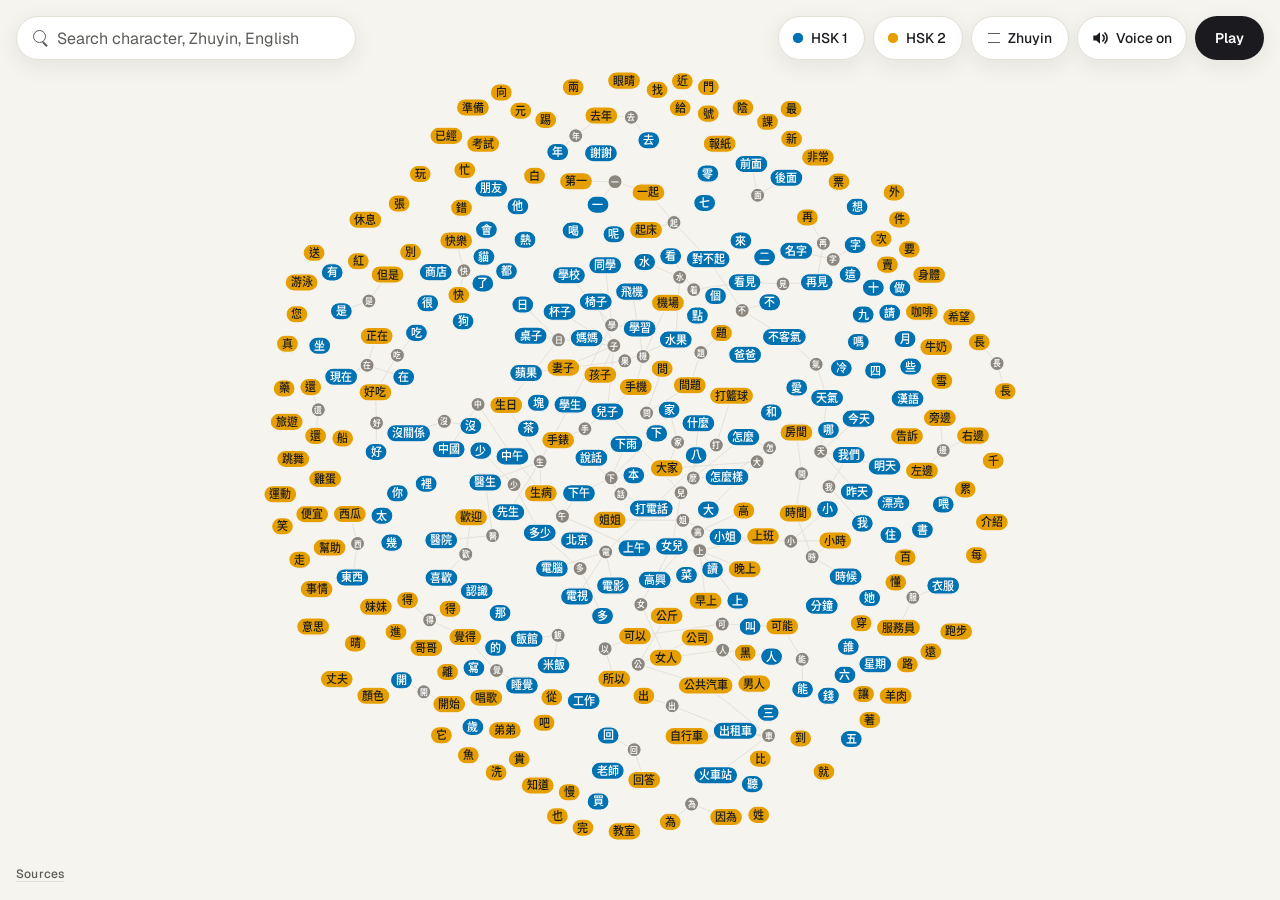
==== commit ed86bdde: "Merge origin/main (PR #10 ANN-597) into ann608 Specs keep both sides: dark appearance and mainland f" ====
--- a/site/index.html
+++ b/site/index.html
@@ -3,25 +3,37 @@
 <head>
 <meta charset="utf-8">
 <meta name="viewport" content="width=device-width, initial-scale=1, viewport-fit=cover">
-<meta name="theme-color" content="#f6f4ef">
-<style>html{background:#f6f4ef}</style>
+<meta name="theme-color" content="#f6f4ef" media="(prefers-color-scheme: light)">
+<meta name="theme-color" content="#0f1424" media="(prefers-color-scheme: dark)">
+<style>html{background:#f6f4ef}@media(prefers-color-scheme:dark){html{background:#0f1424}}</style>
 <link rel="manifest" href="manifest.webmanifest">
 <link rel="apple-touch-icon" sizes="180x180" href="icons/apple-touch-icon.png">
 <meta name="apple-mobile-web-app-capable" content="yes">
 <meta name="mobile-web-app-capable" content="yes">
 <meta name="apple-mobile-web-app-title" content="字串">
 <meta name="apple-mobile-web-app-status-bar-style" content="default">
-<link rel="apple-touch-startup-image" media="(device-width: 440px) and (device-height: 956px) and (-webkit-device-pixel-ratio: 3) and (orientation: portrait)" href="icons/launch-1320x2868.png">
-<link rel="apple-touch-startup-image" media="(device-width: 420px) and (device-height: 912px) and (-webkit-device-pixel-ratio: 3) and (orientation: portrait)" href="icons/launch-1260x2736.png">
-<link rel="apple-touch-startup-image" media="(device-width: 430px) and (device-height: 932px) and (-webkit-device-pixel-ratio: 3) and (orientation: portrait)" href="icons/launch-1290x2796.png">
-<link rel="apple-touch-startup-image" media="(device-width: 402px) and (device-height: 874px) and (-webkit-device-pixel-ratio: 3) and (orientation: portrait)" href="icons/launch-1206x2622.png">
-<link rel="apple-touch-startup-image" media="(device-width: 393px) and (device-height: 852px) and (-webkit-device-pixel-ratio: 3) and (orientation: portrait)" href="icons/launch-1179x2556.png">
-<link rel="apple-touch-startup-image" media="(device-width: 428px) and (device-height: 926px) and (-webkit-device-pixel-ratio: 3) and (orientation: portrait)" href="icons/launch-1284x2778.png">
-<link rel="apple-touch-startup-image" media="(device-width: 390px) and (device-height: 844px) and (-webkit-device-pixel-ratio: 3) and (orientation: portrait)" href="icons/launch-1170x2532.png">
-<link rel="apple-touch-startup-image" media="(device-width: 375px) and (device-height: 812px) and (-webkit-device-pixel-ratio: 3) and (orientation: portrait)" href="icons/launch-1125x2436.png">
-<link rel="apple-touch-startup-image" media="(device-width: 414px) and (device-height: 896px) and (-webkit-device-pixel-ratio: 3) and (orientation: portrait)" href="icons/launch-1242x2688.png">
-<link rel="apple-touch-startup-image" media="(device-width: 414px) and (device-height: 896px) and (-webkit-device-pixel-ratio: 2) and (orientation: portrait)" href="icons/launch-828x1792.png">
-<link rel="apple-touch-startup-image" media="(device-width: 375px) and (device-height: 667px) and (-webkit-device-pixel-ratio: 2) and (orientation: portrait)" href="icons/launch-750x1334.png">
+<link rel="apple-touch-startup-image" media="(device-width: 440px) and (device-height: 956px) and (-webkit-device-pixel-ratio: 3) and (orientation: portrait) and (prefers-color-scheme: light)" href="icons/launch-1320x2868.png">
+<link rel="apple-touch-startup-image" media="(device-width: 420px) and (device-height: 912px) and (-webkit-device-pixel-ratio: 3) and (orientation: portrait) and (prefers-color-scheme: light)" href="icons/launch-1260x2736.png">
+<link rel="apple-touch-startup-image" media="(device-width: 430px) and (device-height: 932px) and (-webkit-device-pixel-ratio: 3) and (orientation: portrait) and (prefers-color-scheme: light)" href="icons/launch-1290x2796.png">
+<link rel="apple-touch-startup-image" media="(device-width: 402px) and (device-height: 874px) and (-webkit-device-pixel-ratio: 3) and (orientation: portrait) and (prefers-color-scheme: light)" href="icons/launch-1206x2622.png">
+<link rel="apple-touch-startup-image" media="(device-width: 393px) and (device-height: 852px) and (-webkit-device-pixel-ratio: 3) and (orientation: portrait) and (prefers-color-scheme: light)" href="icons/launch-1179x2556.png">
+<link rel="apple-touch-startup-image" media="(device-width: 428px) and (device-height: 926px) and (-webkit-device-pixel-ratio: 3) and (orientation: portrait) and (prefers-color-scheme: light)" href="icons/launch-1284x2778.png">
+<link rel="apple-touch-startup-image" media="(device-width: 390px) and (device-height: 844px) and (-webkit-device-pixel-ratio: 3) and (orientation: portrait) and (prefers-color-scheme: light)" href="icons/launch-1170x2532.png">
+<link rel="apple-touch-startup-image" media="(device-width: 375px) and (device-height: 812px) and (-webkit-device-pixel-ratio: 3) and (orientation: portrait) and (prefers-color-scheme: light)" href="icons/launch-1125x2436.png">
+<link rel="apple-touch-startup-image" media="(device-width: 414px) and (device-height: 896px) and (-webkit-device-pixel-ratio: 3) and (orientation: portrait) and (prefers-color-scheme: light)" href="icons/launch-1242x2688.png">
+<link rel="apple-touch-startup-image" media="(device-width: 414px) and (device-height: 896px) and (-webkit-device-pixel-ratio: 2) and (orientation: portrait) and (prefers-color-scheme: light)" href="icons/launch-828x1792.png">
+<link rel="apple-touch-startup-image" media="(device-width: 375px) and (device-height: 667px) and (-webkit-device-pixel-ratio: 2) and (orientation: portrait) and (prefers-color-scheme: light)" href="icons/launch-750x1334.png">
+<link rel="apple-touch-startup-image" media="(device-width: 440px) and (device-height: 956px) and (-webkit-device-pixel-ratio: 3) and (orientation: portrait) and (prefers-color-scheme: dark)" href="icons/launch-dark-1320x2868.png">
+<link rel="apple-touch-startup-image" media="(device-width: 420px) and (device-height: 912px) and (-webkit-device-pixel-ratio: 3) and (orientation: portrait) and (prefers-color-scheme: dark)" href="icons/launch-dark-1260x2736.png">
+<link rel="apple-touch-startup-image" media="(device-width: 430px) and (device-height: 932px) and (-webkit-device-pixel-ratio: 3) and (orientation: portrait) and (prefers-color-scheme: dark)" href="icons/launch-dark-1290x2796.png">
+<link rel="apple-touch-startup-image" media="(device-width: 402px) and (device-height: 874px) and (-webkit-device-pixel-ratio: 3) and (orientation: portrait) and (prefers-color-scheme: dark)" href="icons/launch-dark-1206x2622.png">
+<link rel="apple-touch-startup-image" media="(device-width: 393px) and (device-height: 852px) and (-webkit-device-pixel-ratio: 3) and (orientation: portrait) and (prefers-color-scheme: dark)" href="icons/launch-dark-1179x2556.png">
+<link rel="apple-touch-startup-image" media="(device-width: 428px) and (device-height: 926px) and (-webkit-device-pixel-ratio: 3) and (orientation: portrait) and (prefers-color-scheme: dark)" href="icons/launch-dark-1284x2778.png">
+<link rel="apple-touch-startup-image" media="(device-width: 390px) and (device-height: 844px) and (-webkit-device-pixel-ratio: 3) and (orientation: portrait) and (prefers-color-scheme: dark)" href="icons/launch-dark-1170x2532.png">
+<link rel="apple-touch-startup-image" media="(device-width: 375px) and (device-height: 812px) and (-webkit-device-pixel-ratio: 3) and (orientation: portrait) and (prefers-color-scheme: dark)" href="icons/launch-dark-1125x2436.png">
+<link rel="apple-touch-startup-image" media="(device-width: 414px) and (device-height: 896px) and (-webkit-device-pixel-ratio: 3) and (orientation: portrait) and (prefers-color-scheme: dark)" href="icons/launch-dark-1242x2688.png">
+<link rel="apple-touch-startup-image" media="(device-width: 414px) and (device-height: 896px) and (-webkit-device-pixel-ratio: 2) and (orientation: portrait) and (prefers-color-scheme: dark)" href="icons/launch-dark-828x1792.png">
+<link rel="apple-touch-startup-image" media="(device-width: 375px) and (device-height: 667px) and (-webkit-device-pixel-ratio: 2) and (orientation: portrait) and (prefers-color-scheme: dark)" href="icons/launch-dark-750x1334.png">
 <title>HSK 1-2 network</title>
 <link rel="preload" href="fonts/noto-sans-cjk-tc.woff2" as="font" type="font/woff2" crossorigin>
 <link rel="preload" href="fonts/geist.woff2" as="font" type="font/woff2" crossorigin>
--- a/site/style.css
+++ b/site/style.css
@@ -4,6 +4,15 @@
 @font-face {
   font-family: "Noto Sans CJK TC";
   src: url("fonts/noto-sans-cjk-tc.woff2") format("woff2");
+  font-weight: 400 500;
+  font-style: normal;
+  font-display: swap;
+}
+
+/* Mainland forms face (#face-forms): named only in pinyin mode, so never preloaded. */
+@font-face {
+  font-family: "Noto Sans CJK TC Mainland";
+  src: url("fonts/noto-sans-cjk-tc-mainland.woff2") format("woff2");
   font-weight: 400 500;
   font-style: normal;
   font-display: swap;
@@ -42,6 +51,7 @@
   --paper: #f6f4ef;
   --night: #0f1424;
   --surface: #ffffff;
+  --surface-night: #181e31;
   --ink: #1b1b1f;
   --ink-night: #f6f4ef;
   --muted: #5d5b57;
@@ -51,6 +61,7 @@
   --hsk1: #0072b2;
   --hsk2: #e69f00;
   --hub: #8b877f;
+  --hover: var(--paper);  /* row hover and selection fill on surfaces */
   /* Part strokes (#strokes-colors): the Okabe-Ito colors left after the level blue and orange. */
   --part-1: #d55e00;
   --part-2: #009e73;
@@ -77,6 +88,10 @@
   --dur-reduced: 120ms;
 }
 
+/* Pinyin mode: the mainland forms face before the Chinese face, for every text style (#face-forms). */
+:root[data-script="pinyin"] {
+  --font: "Geist", "Noto Sans CJK TC Mainland", "Noto Sans CJK TC", system-ui, sans-serif;
+}
 
 /* ---------- Base (shared by both pages) ---------- */
 
@@ -316,7 +331,7 @@
   font-size: var(--fs-label);
   cursor: pointer;
 }
-.results li[aria-selected="true"], .results li:hover { background: var(--paper); }
+.results li[aria-selected="true"], .results li:hover { background: var(--hover); }
 .results li.empty { color: var(--muted); cursor: default; background: none; }
 .results .r-han { font-size: 20px; line-height: 1.2; flex: none; }
 .results .r-def { color: var(--muted); overflow: hidden; text-overflow: ellipsis; white-space: nowrap; min-width: 0; }
@@ -428,10 +443,10 @@
 .word.l1 rect { fill: var(--hsk1); }
 .word.l2 rect { fill: var(--hsk2); }
 .word text { font-size: 14px; }
-.word.l1 text { fill: var(--surface); }
-.word.l2 text { fill: var(--ink); }
+.word.l1 text { fill: #ffffff; }  /* labels sit on the fixed level and hub fills, in both appearances */
+.word.l2 text { fill: #1b1b1f; }
 .hub circle { fill: var(--hub); stroke: var(--paper); stroke-width: 1.5; }
-.hub text { fill: var(--surface); font-size: 10px; }
+.hub text { fill: #ffffff; font-size: 10px; }
 
 /* Level off (#motion-level): words and links fade, then stop taking taps. */
 .link.off { stroke-opacity: 0; }
@@ -627,7 +642,7 @@
   text-align: left;
   cursor: pointer;
 }
-.c-words button:hover { background: var(--paper); }
+.c-words button:hover { background: var(--hover); }
 .c-words .w-han { font-size: 20px; }
 .c-words .w-reading { color: var(--muted); }
 .c-words .w-han, .c-words .w-reading, .c-words .swatch { flex: none; }
@@ -687,14 +702,21 @@
   from { opacity: 0; }
 }
 
-/* Dark appearance: the card takes the night tokens; part colors stay (#acceptance-strokes-dark). */
+/* Dark appearance (#color-dark, #color-table dark column): follows the device setting live;
+   both pages take the night page, the dark surface, and light ink and muted; part colors stay
+   (#acceptance-strokes-dark). The swap sits on body, not :root, because the game reads its
+   bubble paper and ink from :root (game.js), and bubbles keep their look on the night board.
+   On night the hairline alone carries a surface's edge (#color-depth). */
 @media (prefers-color-scheme: dark) {
-  .card {
-    --surface: var(--night);
-    --paper: color-mix(in srgb, var(--ink-night) 8%, var(--night));  /* hover fills inside the card */
+  :root { background: var(--night); color-scheme: dark; }
+  body {
+    --paper: var(--night);
+    --surface: var(--surface-night);
     --ink: var(--ink-night);
     --muted: var(--muted-night);
     --line: var(--line-night);
+    --hover: color-mix(in srgb, var(--ink-night) 8%, var(--surface-night));
+    --shadow: 0 0 0 transparent;
     color: var(--ink);
   }
 }
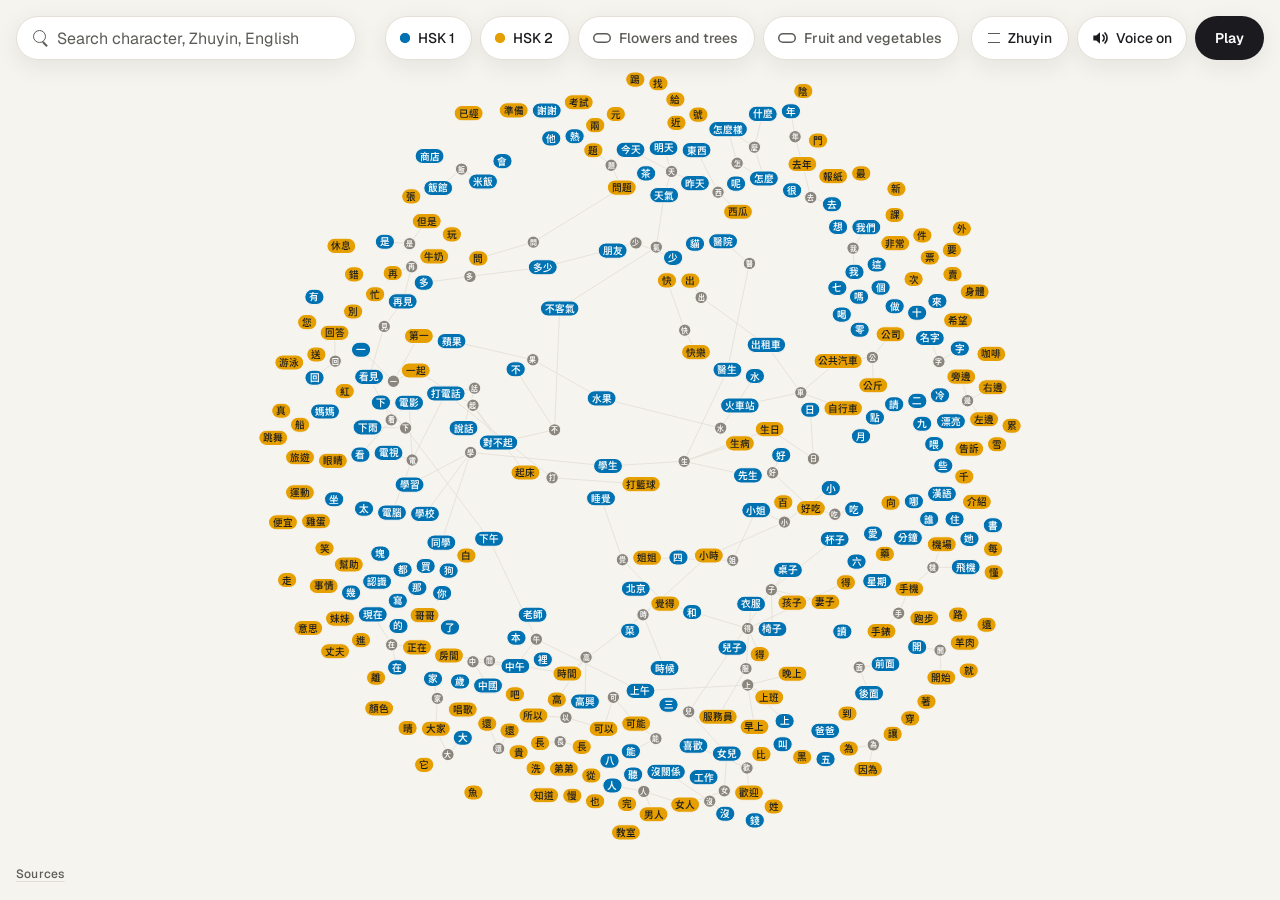
==== commit 60718546: "ANN-729: network collection panel and marks - Legend is the collection panel: four chips in collecti" ====
--- a/site/index.html
+++ b/site/index.html
@@ -41,7 +41,7 @@
 </head>
 <body>
 <main id="stage" class="stage">
-  <svg id="graph" role="img" aria-label="Network of HSK 1 and HSK 2 words linked by shared characters"></svg>
+  <svg id="graph" role="img" aria-label="Network of collection words linked by shared characters"></svg>
   <p id="status" class="status">Loading…</p>
   <aside id="card" class="card" hidden aria-live="polite"></aside>
 </main>
@@ -52,11 +52,13 @@
       aria-controls="results" aria-expanded="false">
     <ul id="results" class="results" role="listbox" hidden></ul>
   </div>
+  <ul class="legend" aria-label="Collections">
+    <li><button type="button" class="level" role="switch" aria-checked="true" data-collection="1"><span class="swatch l1"></span>HSK 1</button></li>
+    <li><button type="button" class="level" role="switch" aria-checked="true" data-collection="2"><span class="swatch l2"></span>HSK 2</button></li>
+    <li><button type="button" class="level" role="switch" aria-checked="false" data-collection="flora"><span class="swatch pill"></span>Flowers and trees</button></li>
+    <li><button type="button" class="level" role="switch" aria-checked="false" data-collection="produce"><span class="swatch pill"></span>Fruit and vegetables</button></li>
+  </ul>
   <div class="panel">
-    <ul class="legend" aria-label="HSK levels">
-      <li><button type="button" class="level" role="switch" aria-checked="true" data-level="1"><span class="swatch l1"></span>HSK 1</button></li>
-      <li><button type="button" class="level" role="switch" aria-checked="true" data-level="2"><span class="swatch l2"></span>HSK 2</button></li>
-    </ul>
     <button type="button" id="script" class="script">Zhuyin</button>
     <button type="button" id="voice" class="voice" role="switch" aria-checked="true" aria-label="Voice">
       <svg viewBox="0 0 24 24" aria-hidden="true"><path class="i-note" d="M4 9h3.5L12 5v14l-4.5-4H4z"/><path class="i-wave" d="M15.5 8.5a5 5 0 0 1 0 7M18 6a8.5 8.5 0 0 1 0 12"/><path class="i-slash" d="M3.5 3.5l17 17"/></svg>
--- a/site/style.css
+++ b/site/style.css
@@ -131,7 +131,8 @@
 button { font: inherit; color: inherit; }
 :focus-visible { outline: var(--focus-ring) solid var(--ink); outline-offset: 2px; }
 
-/* Level chips (#page-levels): color dot and name; an off chip shows a hollow dot and muted name. */
+/* Collection chips (#page-levels): mark and name; an off chip shows a hollow dot, or a muted
+   pill outline for a themed collection, and a muted name. */
 .level {
   display: inline-flex;
   align-items: center;
@@ -160,7 +161,10 @@
 }
 .swatch.l1 { --swatch: var(--hsk1); }
 .swatch.l2 { --swatch: var(--hsk2); }
+/* Themed collection mark (#color-levels): a small hollow pill, surface fill and ink outline. */
+.swatch.pill { width: 18px; border-radius: var(--radius-pill); background: var(--surface); --swatch: var(--ink); }
 .level[aria-checked="false"] .swatch { background: transparent; }
+.level[aria-checked="false"] .swatch.pill { --swatch: var(--muted); }
 
 /* Headword and readings, built by headword.js for both pages (#zhuyin-columns, #pinyin-ruby,
    #zhuyin-fallback); --head sets the headword size; characters Medium, readings Regular (#scale-weights). */
@@ -348,12 +352,13 @@
   display: flex;
   align-items: center;
   gap: 8px;
-  margin-left: auto;
 }
 .legend {
   display: flex;
+  flex-wrap: wrap;
+  justify-content: flex-end;
   gap: 8px;
-  margin: 0;
+  margin: 0 0 0 auto;
   padding: 0;
   list-style: none;
 }
@@ -445,6 +450,9 @@
 .word text { font-size: 14px; }
 .word.l1 text { fill: #ffffff; }  /* labels sit on the fixed level and hub fills, in both appearances */
 .word.l2 text { fill: #1b1b1f; }
+/* Themed word (#color-levels): a hollow pill, surface fill with a 2px ink outline. */
+.word.pill rect { fill: var(--surface); stroke: var(--ink); stroke-width: 2; }
+.word.pill text { fill: var(--ink); }
 .hub circle { fill: var(--hub); stroke: var(--paper); stroke-width: 1.5; }
 .hub text { fill: #ffffff; font-size: 10px; }
 
@@ -462,6 +470,7 @@
 .dimmed .link.lit, .dimmed .node.lit { opacity: 1; }
 .link.lit { stroke: var(--hub); }
 .node.focus rect, .node.focus circle { stroke: var(--ink); stroke-width: 2; }
+.node.focus.pill rect { stroke-width: 3.5; }
 
 /* Card (#page-card-content): beside the node on desktop, a bottom sheet on phones. */
 .card {
@@ -732,8 +741,19 @@
     gap: 8px;
   }
   .search { flex: none; }
-  .panel { margin-left: 0; gap: 6px; }
-  .legend { gap: 6px; }
+  .panel { gap: 6px; }
+  /* Collection chips on their own row (#page-levels-phone), scrolling sideways within itself. */
+  .legend {
+    flex-wrap: nowrap;
+    justify-content: flex-start;
+    gap: 6px;
+    margin: 0 calc(-1 * max(10px, env(safe-area-inset-right))) 0 calc(-1 * max(10px, env(safe-area-inset-left)));
+    padding: 0 max(10px, env(safe-area-inset-right)) 0 max(10px, env(safe-area-inset-left));
+    overflow-x: auto;
+    overscroll-behavior-x: contain;
+    scrollbar-width: none;
+  }
+  .legend::-webkit-scrollbar { display: none; }
   .level { padding: 0 12px 0 11px; gap: 6px; }
   .script { padding: 0 12px; }
   .voice { padding: 0 11px; }
